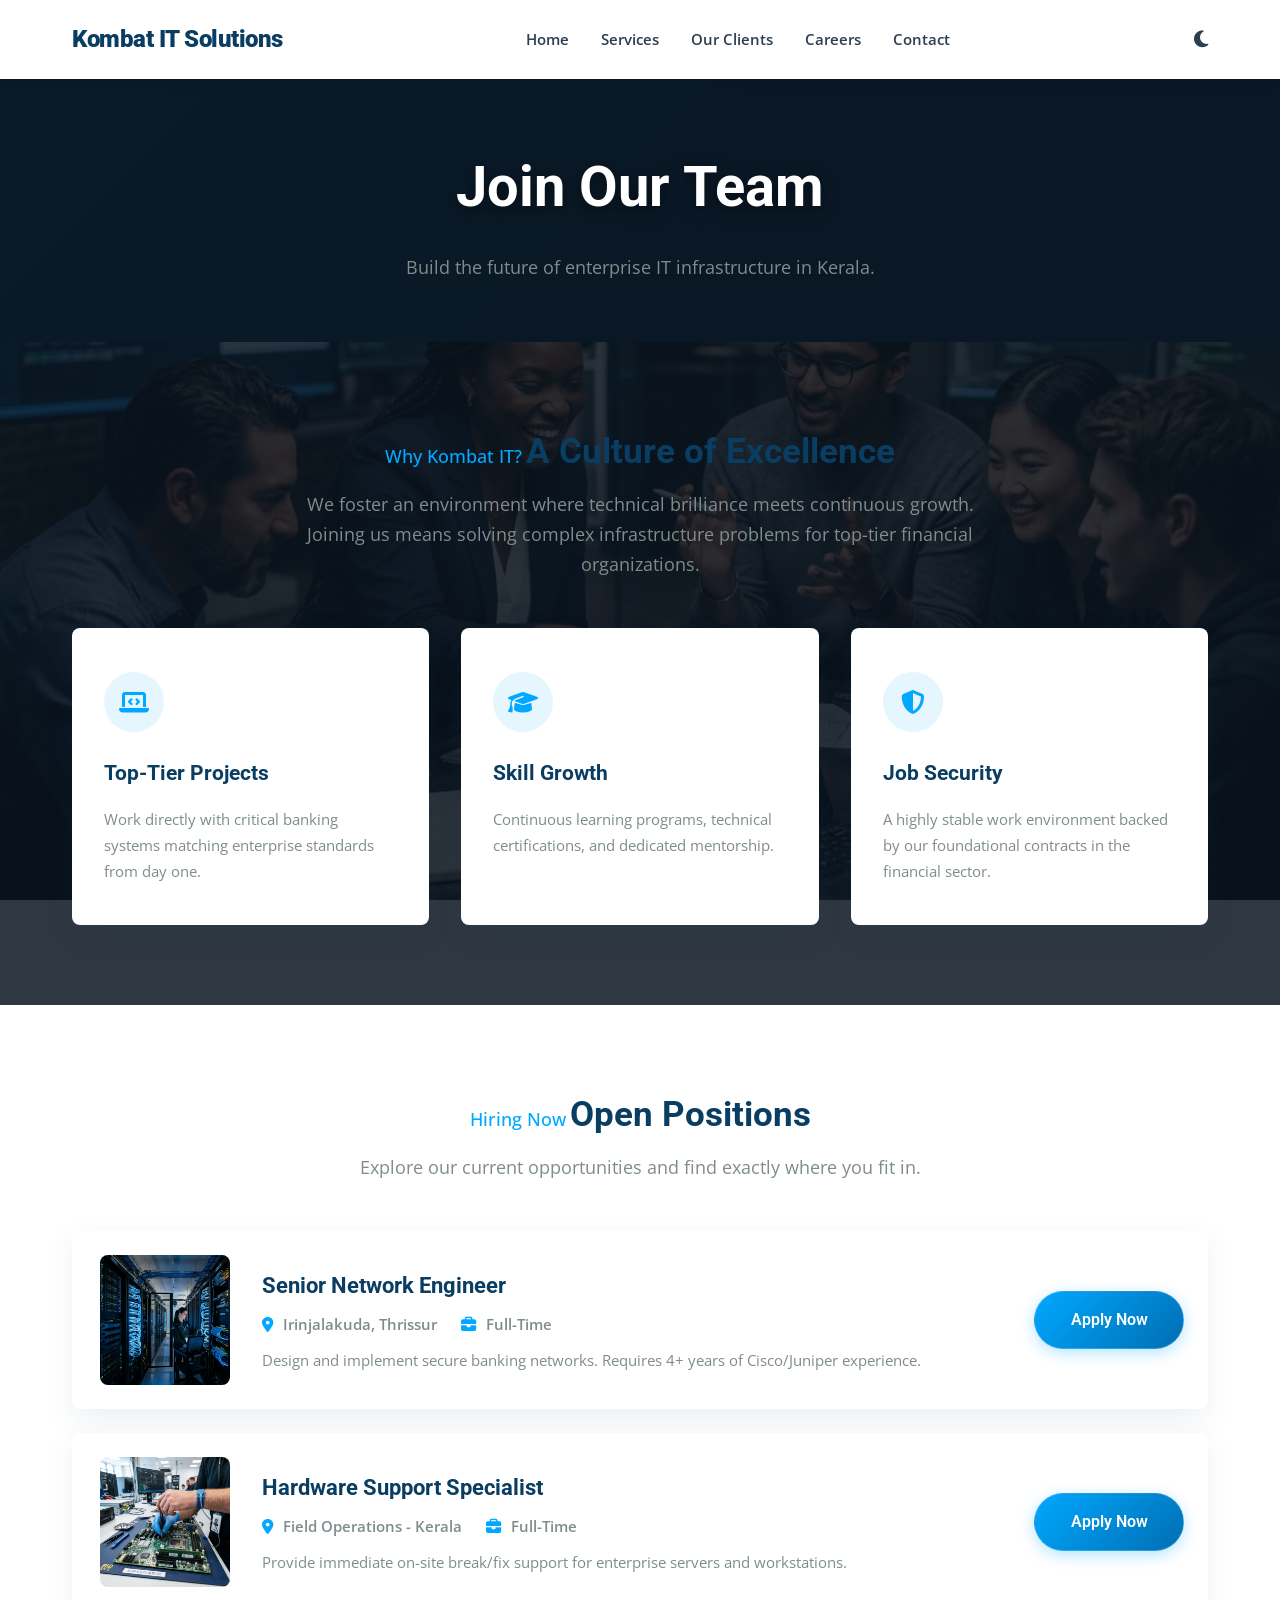
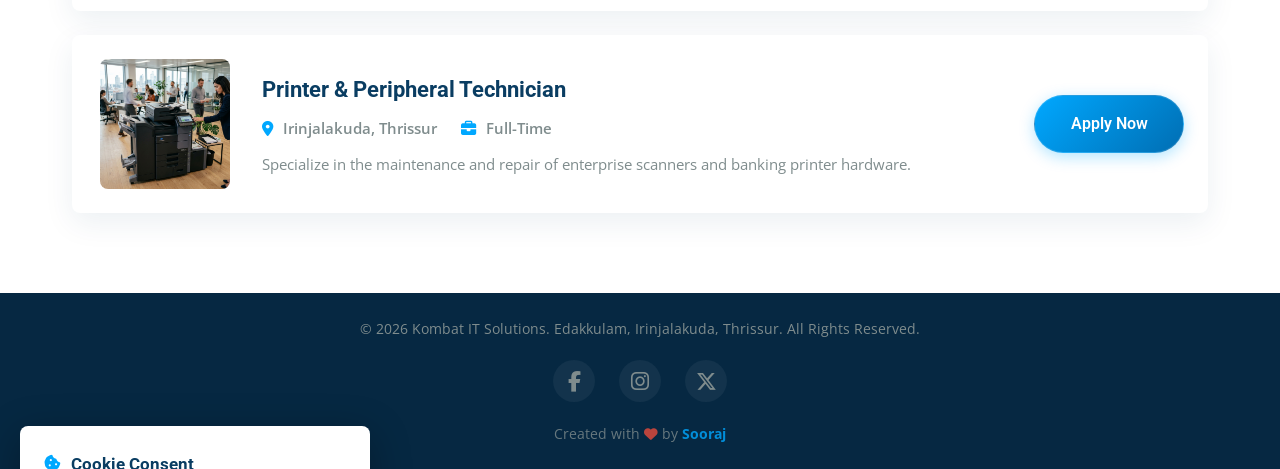
==== careers.html @ d4519dff "Add files via upload" ====
<!DOCTYPE html>
<html lang="en">
<head>
    <meta charset="UTF-8">
    <meta name="viewport" content="width=device-width, initial-scale=1.0">
    <title>Careers - Kombat IT Solutions</title>
    <script>
        // Inline script to strictly prevent white-flash in dark mode
        const saved = localStorage.getItem('kombatTheme');
        const prefersDarkStr = window.matchMedia('(prefers-color-scheme: dark)').matches;
        if (saved === 'dark' || (!saved && prefersDarkStr)) {
            document.documentElement.setAttribute('data-theme', 'dark');
        }
    </script>
    <link href="https://fonts.googleapis.com/css2?family=Open+Sans:wght@300;400;600&family=Roboto:wght@400;500;700;900&display=swap" rel="stylesheet">
    <link rel="stylesheet" href="css/style.css">
    <!-- Favicon -->
    <link rel="icon" type="image/png" href="assets/images/favicon.png">
    <link rel="stylesheet" href="https://cdnjs.cloudflare.com/ajax/libs/font-awesome/6.5.1/css/all.min.css">
</head>
<body class="bg-main text-body">

    <!-- Preloader is omitted for the Careers page for faster UX loading if desired, or can be kept. We will omit it for subpages to allow instant loading. -->

    <!-- Header Navigation -->
    <header class="header">
        <nav class="navbar container">
            <div class="logo">
                <a href="index.html" class="logo-text">Kombat IT Solutions</a>
            </div>
            <ul class="nav-links">
                <li><a href="index.html">Home</a></li>
                <li><a href="index.html#services">Services</a></li>
                <li><a href="index.html#clients">Our Clients</a></li>
                <li><a href="careers.html" class="active text-primary">Careers</a></li>
                <li><a href="index.html#contact">Contact</a></li>
            </ul>
            <div class="nav-actions">
                <div class="theme-toggle" id="theme-toggle" title="Toggle Light/Dark Theme">
                    <i class="fas fa-moon dark-icon"></i>
                    <i class="fas fa-sun light-icon" style="display:none;"></i>
                </div>
                <div class="hamburger">
                    <i class="fas fa-bars"></i>
                </div>
            </div>
        </nav>
    </header>

    <!-- Page Header Hero -->
    <div class="page-header bg-parallax parallax-careers">
        <div class="container fade-in-up">
            <h1>Join Our Team</h1>
            <p>Build the future of enterprise IT infrastructure in Kerala.</p>
        </div>
    </div>

    <!-- Culture Section -->
    <section class="section-padding bg-parallax parallax-culture">
        <div class="container scroll-reveal">
            <div class="text-center">
                <span class="subtitle">Why Kombat IT?</span>
                <h2 class="section-title">A Culture of Excellence</h2>
                <p class="section-desc">We foster an environment where technical brilliance meets continuous growth. Joining us means solving complex infrastructure problems for top-tier financial organizations.</p>
            </div>
            
            <div class="services-grid" style="margin-top: 2rem;">
                <div class="service-card shadow-box delay-1 scroll-reveal">
                    <div class="card-icon"><i class="fas fa-laptop-code"></i></div>
                    <h3>Top-Tier Projects</h3>
                    <p>Work directly with critical banking systems matching enterprise standards from day one.</p>
                </div>
                <div class="service-card shadow-box delay-2 scroll-reveal">
                    <div class="card-icon"><i class="fas fa-graduation-cap"></i></div>
                    <h3>Skill Growth</h3>
                    <p>Continuous learning programs, technical certifications, and dedicated mentorship.</p>
                </div>
                <div class="service-card shadow-box delay-1 scroll-reveal">
                    <div class="card-icon"><i class="fas fa-shield-alt"></i></div>
                    <h3>Job Security</h3>
                    <p>A highly stable work environment backed by our foundational contracts in the financial sector.</p>
                </div>
            </div>
        </div>
    </section>

    <!-- Open Positions Section -->
    <section class="section-padding bg-section">
        <div class="container scroll-reveal">
            <div class="text-center">
                <span class="subtitle">Hiring Now</span>
                <h2 class="section-title">Open Positions</h2>
                <p class="section-desc">Explore our current opportunities and find exactly where you fit in.</p>
            </div>

            <div class="jobs-grid">
                <!-- Job 1 -->
                <div class="job-card scroll-reveal">
                    <div class="job-image">
                        <img src="assets/images/network_engineer.png" alt="Senior Network Engineer Server Room">
                    </div>
                    <div class="job-info">
                        <h3>Senior Network Engineer</h3>
                        <div class="job-meta">
                            <span><i class="fas fa-map-marker-alt"></i> Irinjalakuda, Thrissur</span>
                            <span><i class="fas fa-briefcase"></i> Full-Time</span>
                        </div>
                        <p style="margin-top: 10px; color: var(--text-muted); font-size: 0.95rem;">Design and implement secure banking networks. Requires 4+ years of Cisco/Juniper experience.</p>
                    </div>
                    <div class="job-action">
                        <a href="https://wa.me/918592908234?text=Hello,%20I%20would%20like%20to%20apply%20for%20the%20Senior%20Network%20Engineer%20position." target="_blank" class="btn btn-primary">Apply Now</a>
                    </div>
                </div>

                <!-- Job 2 -->
                <div class="job-card scroll-reveal delay-1">
                    <div class="job-image">
                        <img src="assets/images/hardware_support.png" alt="Hardware Support Specialist repairing Server">
                    </div>
                    <div class="job-info">
                        <h3>Hardware Support Specialist</h3>
                        <div class="job-meta">
                            <span><i class="fas fa-map-marker-alt"></i> Field Operations - Kerala</span>
                            <span><i class="fas fa-briefcase"></i> Full-Time</span>
                        </div>
                        <p style="margin-top: 10px; color: var(--text-muted); font-size: 0.95rem;">Provide immediate on-site break/fix support for enterprise servers and workstations.</p>
                    </div>
                    <div class="job-action">
                        <a href="https://wa.me/918592908234?text=Hello,%20I%20would%20like%20to%20apply%20for%20the%20Hardware%20Support%20Specialist%20position." target="_blank" class="btn btn-primary">Apply Now</a>
                    </div>
                </div>
                
                <!-- Job 3 -->
                <div class="job-card scroll-reveal delay-2">
                    <div class="job-image">
                        <img src="assets/images/printer_tech.png" alt="Printer Technician fixing enterprise printer">
                    </div>
                    <div class="job-info">
                        <h3>Printer & Peripheral Technician</h3>
                        <div class="job-meta">
                            <span><i class="fas fa-map-marker-alt"></i> Irinjalakuda, Thrissur</span>
                            <span><i class="fas fa-briefcase"></i> Full-Time</span>
                        </div>
                        <p style="margin-top: 10px; color: var(--text-muted); font-size: 0.95rem;">Specialize in the maintenance and repair of enterprise scanners and banking printer hardware.</p>
                    </div>
                    <div class="job-action">
                        <a href="https://wa.me/918592908234?text=Hello,%20I%20would%20like%20to%20apply%20for%20the%20Printer%20and%20Peripheral%20Technician%20position." target="_blank" class="btn btn-primary">Apply Now</a>
                    </div>
                </div>
            </div>
        </div>
    </section>

    <!-- Footer -->
    <footer class="footer">
        <div class="container text-center scroll-reveal">
            <p>&copy; 2026 Kombat IT Solutions. Edakkulam, Irinjalakuda, Thrissur. All Rights Reserved.</p>
            <div class="social-links">
                <a href="#" target="_blank" title="Facebook"><i class="fab fa-facebook-f"></i></a>
                <a href="#" target="_blank" title="Instagram"><i class="fab fa-instagram"></i></a>
                <a href="#" target="_blank" title="X (Twitter)"><i class="fab fa-x-twitter"></i></a>
            </div>
            <p class="creator-credits">
                Created with <i class="fas fa-heart pulse-heart"></i> by <a href="https://instagram.com/zoorajvs" target="_blank" class="creator-link">Sooraj</a>
            </p>
        </div>
    </footer>

    <!-- Cookie Consent Popup -->
    <div id="cookie-popup" class="cookie-popup shadow-box">
        <div class="cookie-content">
            <h4><i class="fas fa-cookie-bite text-primary"></i> Cookie Consent</h4>
            <p>We use cookies to enhance your browsing experience and analyze our traffic. By clicking "Accept All", you consent to our use of cookies.</p>
            <div class="cookie-buttons">
                <button id="accept-cookies" class="btn btn-primary">Accept All</button>
                <button id="decline-cookies" class="btn btn-outline" style="color: var(--text-body); border-color: var(--border-color);">Decline</button>
            </div>
        </div>
    </div>

    <!-- Quick Tools Floating Menu -->
    <div class="fab-wrapper" id="fab-wrapper">
        <div class="fab-menu" id="fab-menu">
            <button class="fab-item btn-scroll-top" id="btn-top-scroll" title="Back to Top"><i class="fas fa-chevron-up"></i></button>
            <button class="fab-item btn-cart" id="btn-cart" title="View Cart"><i class="fas fa-shopping-cart"></i></button>
            <button class="fab-item btn-refresh" id="btn-refresh" title="Refresh Page"><i class="fas fa-sync-alt"></i></button>
        </div>
        <button class="fab-main shadow-box" id="fab-main" title="Quick Tools">
            <i class="fas fa-toolbox main-icon"></i>
            <i class="fas fa-times close-icon"></i>
        </button>
    </div>

    <script src="js/main.js"></script>
</body>
</html>
---- css/style.css ----
/* --- CORPORATE VARIABLES --- */
:root {
    --brand-blue: #0A3D62;
    --brand-accent: #00A8FF;
    
    /* Light Mode Backgrounds */
    --bg-main: #FFFFFF;
    --bg-card: #FFFFFF;
    --bg-section: #F4F6F9;
    --bg-dark-section: #0A3D62; /* e.g., Clients section */
    --bg-footer: #062842;
    
    /* Light Mode Text */
    --text-heading: #0A3D62;   
    --text-body: #2C3E50;      
    --text-muted: #7F8C8D;
    --text-on-dark: #FFFFFF;
    
    --border-color: #D1D8E0;
    
    --font-heading: 'Roboto', sans-serif;
    --font-body: 'Open Sans', sans-serif;
    
    --shadow-soft: 0 10px 30px rgba(10, 61, 98, 0.08);
    --shadow-hover: 0 15px 40px rgba(10, 61, 98, 0.15);
    
    --border-radius: 8px;
    --transition: all 0.3s ease;
}

/* Dark Theme Overrides */
[data-theme="dark"] {
    /* Dark Mode Backgrounds */
    --bg-main: #0B1120;
    --bg-card: #151E2D;
    --bg-section: #0D1624;
    --bg-dark-section: #0B1120; /* Keep it dark */
    --bg-footer: #070B14;
    
    /* Dark Mode Text */
    --text-heading: #F8FAFC;   
    --text-body: #CBD5E1;      
    --text-muted: #94A3B8;
    --text-on-dark: #F8FAFC;
    
    --border-color: #1E293B;
    
    --shadow-soft: 0 10px 30px rgba(0, 0, 0, 0.4);
    --shadow-hover: 0 15px 40px rgba(0, 0, 0, 0.7);
}

/* --- RESET & GLOBAL --- */
* {
    margin: 0;
    padding: 0;
    box-sizing: border-box;
}

html {
    scroll-behavior: smooth;
}

body {
    background-color: var(--bg-main);
    color: var(--text-body);
    font-family: var(--font-body);
    line-height: 1.7;
    overflow-x: hidden;
    transition: background-color 0.3s ease, color 0.3s ease;
}

h1, h2, h3, h4 {
    font-family: var(--font-heading);
    font-weight: 700;
    color: var(--text-heading);
    transition: color 0.3s ease;
}

a {
    text-decoration: none;
    color: inherit;
    transition: var(--transition);
}

ul {
    list-style: none;
}

img {
    max-width: 100%;
    height: auto;
}

.container {
    max-width: 1200px;
    margin: 0 auto;
    padding: 0 2rem;
}

.section-padding {
    padding: 5rem 0;
}

.text-center { text-align: center; }
.text-white { color: var(--text-on-dark) !important; }
.text-primary { color: var(--brand-accent); }
.text-light { color: var(--text-muted); }

.bg-light { background-color: var(--bg-section); }
.bg-dark { background-color: var(--bg-dark-section); }
.bg-white { background-color: var(--bg-main); }
.bg-primary { background-color: var(--brand-blue); }

.shadow-box {
    box-shadow: var(--shadow-soft);
    border-radius: var(--border-radius);
    background: var(--bg-card);
}

.section-title {
    font-size: 2.2rem;
    margin-bottom: 0.5rem;
    position: relative;
    display: inline-block;
}

.section-desc {
    color: var(--text-muted);
    font-size: 1.1rem;
    margin-bottom: 3rem;
    max-width: 700px;
}
.text-center .section-desc {
    margin-left: auto;
    margin-right: auto;
}

/* --- PARALLAX BACKGROUND SECTIONS --- */
.bg-parallax {
    background-size: cover;
    background-position: center;
    background-attachment: fixed;
    position: relative;
    z-index: 1;
}
.bg-parallax::before {
    content: '';
    position: absolute;
    top: 0; left: 0;
    width: 100%; height: 100%;
    background: rgba(11, 20, 31, 0.85); /* Deep dark tint */
    z-index: -1;
    transition: background 0.3s ease;
}
[data-theme="light"] .bg-parallax::before {
    background: rgba(245, 248, 250, 0.90); /* Bright light tint */
}
.parallax-services { background-image: url('../assets/images/services_bg.png'); }
.parallax-contact { background-image: url('../assets/images/contact_bg.png'); }
.parallax-careers { background-image: url('../assets/images/careers_bg.png'); }
.parallax-about { background-image: url('../assets/images/about_bg.png'); }
.parallax-clients { background-image: url('../assets/images/clients_bg.png'); }
.parallax-culture { background-image: url('../assets/images/culture_bg.png'); }
.parallax-template { background-image: url('../assets/images/template_bg.png'); }

/* --- PAGE HEADER --- */
.page-header {
    padding: 140px 0 60px 0;
    text-align: center;
    color: #fff;
}
.page-header h1 {
    font-size: 3.5rem;
    color: #fff;
    margin-bottom: 1rem;
    text-shadow: 0 4px 15px rgba(0,0,0,0.5); /* extra pop over image */
}
.page-header p {
    font-size: 1.15rem;
    color: rgba(255, 255, 255, 0.9);
}
[data-theme="light"] .page-header h1 { color: var(--text-heading); text-shadow: none; }
[data-theme="light"] .page-header p { color: var(--text-body); }

/* --- PRELOADER --- */
#preloader {
    position: fixed;
    top: 0;
    left: 0;
    width: 100%;
    height: 100%;
    background: linear-gradient(135deg, var(--bg-dark-section), var(--bg-footer));
    z-index: 9999;
    display: flex;
    justify-content: center;
    align-items: center;
    transition: transform 0.8s cubic-bezier(0.77, 0, 0.175, 1);
}

#preloader.fade-out {
    transform: translateY(-100%);
}

.loader-rings {
    position: relative;
    width: 100px;
    height: 100px;
    margin: 0 auto 1.5rem auto;
}
.loader-rings .ring {
    position: absolute;
    width: 100%;
    height: 100%;
    border-radius: 50%;
    border: 3px solid transparent;
    border-top-color: var(--brand-accent);
    animation: spinRing 2s cubic-bezier(0.68, -0.55, 0.265, 1.55) infinite;
}
.loader-rings .ring:nth-child(2) {
    width: 76%;
    height: 76%;
    top: 12%;
    left: 12%;
    border-top-color: #00d4ff;
    animation-duration: 1.5s;
    animation-direction: reverse;
}
.loader-rings .ring:nth-child(3) {
    width: 52%;
    height: 52%;
    top: 24%;
    left: 24%;
    border-top-color: #ffffff;
    animation-duration: 1s;
}

.loader-text {
    font-size: 2.2rem;
    font-family: var(--font-heading);
    font-weight: 900;
    color: #ffffff;
    text-transform: uppercase;
    animation: trackingIn 1.5s cubic-bezier(0.215, 0.610, 0.355, 1.000) both;
    text-shadow: 0 5px 15px rgba(0,0,0,0.2);
    letter-spacing: 0.3em;
}

@keyframes spinRing {
    0% { transform: rotate(0deg); }
    100% { transform: rotate(360deg); }
}

@keyframes trackingIn {
    0% { letter-spacing: -0.5em; opacity: 0; transform: scale(0.8); }
    60% { opacity: 0.6; }
    100% { letter-spacing: 0.3em; opacity: 1; transform: scale(1); }
}

/* --- BUTTONS --- */
.btn {
    display: inline-flex;
    align-items: center;
    justify-content: center;
    padding: 0.9rem 2.2rem;
    border-radius: 50px; /* Modern rich pill shape */
    font-weight: 600;
    font-family: var(--font-heading);
    transition: all 0.4s cubic-bezier(0.165, 0.84, 0.44, 1);
    cursor: pointer;
    border: none;
    text-align: center;
    position: relative;
    overflow: hidden;
    z-index: 1;
}

/* Glassmorphism Shine Effect */
.btn::after {
    content: '';
    position: absolute;
    top: 0; 
    left: -100%;
    width: 50%; 
    height: 100%;
    background: linear-gradient(to right, rgba(255,255,255,0) 0%, rgba(255,255,255,0.3) 50%, rgba(255,255,255,0) 100%);
    transform: skewX(-25deg);
    transition: all 0.7s ease;
    z-index: -1;
}

.btn:hover::after {
    animation: shine 1.2s forwards;
}

@keyframes shine {
    100% { left: 200%; }
}

.btn-primary {
    background: linear-gradient(135deg, var(--brand-accent), #006eb3);
    color: #fff;
    box-shadow: 0 4px 15px rgba(0, 168, 255, 0.3);
    border: 1px solid rgba(255, 255, 255, 0.15);
}

.btn-primary:hover {
    transform: translateY(-4px);
    box-shadow: 0 10px 25px rgba(0, 168, 255, 0.5);
    background: linear-gradient(135deg, #00BFFF, #0056b3);
}

.btn-outline {
    background: rgba(255, 255, 255, 0.05); /* subtle glass */
    backdrop-filter: blur(5px);
    color: #fff;
    border: 2px solid rgba(255, 255, 255, 0.6);
}

.btn-outline:hover {
    background: #fff;
    color: var(--brand-blue);
    transform: translateY(-4px);
    box-shadow: 0 10px 25px rgba(255, 255, 255, 0.25);
    border-color: #fff;
}

.btn-block { width: 100%; }

/* --- HEADER / NAVBAR --- */
.header {
    position: fixed;
    top: 0;
    width: 100%;
    z-index: 1000;
    transition: var(--transition);
    background: var(--bg-main);
    box-shadow: 0 2px 15px rgba(0,0,0,0.05);
}

.header.scrolled {
    padding: 0;
    box-shadow: 0 4px 20px rgba(0,0,0,0.1);
}

.navbar {
    display: flex;
    justify-content: space-between;
    align-items: center;
    padding: 1.2rem 2rem;
    transition: var(--transition);
}

.header.scrolled .navbar {
    padding: 0.8rem 2rem;
}

.logo {
    display: flex;
    align-items: center;
    gap: 10px;
    font-size: 1.5rem;
}

.logo-text {
    font-family: var(--font-heading);
    font-weight: 900;
    color: var(--text-heading);
    letter-spacing: -0.5px;
}

.nav-links {
    display: flex;
    gap: 2rem;
}

.nav-links li a {
    font-weight: 600;
    font-size: 0.95rem;
    color: var(--text-body);
}

.nav-links li a:hover,
.nav-links li a.active {
    color: var(--brand-accent);
}

.nav-actions {
    display: flex;
    align-items: center;
    gap: 1.5rem;
}

.theme-toggle {
    cursor: pointer;
    font-size: 1.2rem;
    color: var(--text-body);
    transition: var(--transition);
}

.theme-toggle:hover {
    color: var(--brand-accent);
}

.hamburger {
    display: none;
    font-size: 1.5rem;
    cursor: pointer;
    color: var(--text-heading);
}

/* --- HERO SECTION --- */
.hero {
    height: 100vh;
    min-height: 600px;
    display: flex;
    align-items: center;
    position: relative;
    padding-top: 80px;
}

.hero-bg {
    position: absolute;
    top: 0;
    left: 0;
    width: 100%;
    height: 100%;
    z-index: -1;
}

.hero-bg img {
    width: 100%;
    height: 100%;
    object-fit: cover;
}

.hero-bg .overlay {
    position: absolute;
    top: 0;
    left: 0;
    width: 100%;
    height: 100%;
    background: linear-gradient(90deg, rgba(10,61,98,0.95) 0%, rgba(10,61,98,0.7) 100%);
}
[data-theme="dark"] .hero-bg .overlay {
    background: linear-gradient(90deg, rgba(11,17,32,0.95) 0%, rgba(11,17,32,0.8) 100%);
}

.hero-content {
    z-index: 1;
}

.hero-text-box {
    max-width: 650px;
    color: #fff;
}

.hero-text-box h1 {
    font-size: 3.5rem;
    color: #fff;
    line-height: 1.2;
    margin-bottom: 1.5rem;
}

.hero-text-box p {
    font-size: 1.15rem;
    margin-bottom: 2.5rem;
    color: #E1E8F0;
}

.cta-buttons {
    display: flex;
    gap: 1rem;
}

/* Trust Banner */
.trust-banner {
    background: var(--brand-blue);
    padding: 1.5rem 0;
    color: #fff;
}
[data-theme="dark"] .trust-banner {
    background: var(--bg-card);
}

.trust-grid {
    display: flex;
    justify-content: space-around;
    flex-wrap: wrap;
    gap: 1rem;
}

.trust-item {
    display: flex;
    align-items: center;
    gap: 10px;
    font-weight: 600;
    font-size: 1.05rem;
    color: #fff;
}

.trust-item i {
    color: var(--brand-accent);
    font-size: 1.4rem;
}

/* --- ABOUT SECTION --- */
.about-grid {
    display: grid;
    grid-template-columns: 1fr 1fr;
    gap: 4rem;
    align-items: center;
}

.subtitle {
    color: var(--brand-accent);
    font-size: 1.1rem;
    margin-bottom: 1.5rem;
    font-weight: 500;
}

.about-text p {
    margin-bottom: 1rem;
    color: var(--text-muted);
}

.check-list {
    margin-top: 1.5rem;
}

.check-list li {
    display: flex;
    align-items: center;
    gap: 10px;
    margin-bottom: 0.8rem;
    font-weight: 600;
    color: var(--text-body);
}

.check-list i {
    color: var(--brand-accent);
    font-size: 1.2rem;
}

.image-wrapper {
    border-radius: var(--border-radius);
    overflow: hidden;
    line-height: 0;
}

/* --- SERVICES SECTION --- */
.services-grid {
    display: grid;
    grid-template-columns: repeat(auto-fit, minmax(320px, 1fr));
    gap: 2rem;
    margin-top: 3rem;
}

.service-card {
    padding: 2.5rem 2rem;
    transition: var(--transition);
    border-top: 4px solid transparent;
}

.service-card:hover {
    transform: translateY(-5px);
    box-shadow: var(--shadow-hover);
    border-top: 4px solid var(--brand-accent);
}

.card-icon {
    width: 60px;
    height: 60px;
    background: rgba(0, 168, 255, 0.1);
    color: var(--brand-accent);
    border-radius: 50%;
    display: flex;
    align-items: center;
    justify-content: center;
    font-size: 1.5rem;
    margin-bottom: 1.5rem;
}

.service-card h3 {
    font-size: 1.3rem;
    margin-bottom: 1rem;
}

.service-card p {
    color: var(--text-muted);
    font-size: 0.95rem;
}

/* --- CLIENTS SECTION --- */
.client-logos {
    display: flex;
    justify-content: center;
    gap: 4rem;
    flex-wrap: wrap;
    margin-top: 3rem;
}

.client-logo {
    text-align: center;
    font-weight: 600;
    font-size: 1.1rem;
    color: var(--text-on-dark);
    opacity: 0.8;
}

/* --- CLIENT LOGOS SCROLLING --- */
.marquee-wrapper {
    overflow: hidden;
    width: 100%;
    position: relative;
    padding: 3rem 0;
}

.client-logos.scroll {
    display: flex;
    gap: 6rem;
    align-items: center;
    width: max-content;
    animation: scrollLogos 40s linear infinite;
}

.client-logo-img {
    height: 70px;
    width: auto;
    flex-shrink: 0;
    filter: grayscale(100%) opacity(0.6);
    transition: all 0.4s ease;
}

.client-logo-img:hover {
    filter: grayscale(0%) opacity(1);
    transform: scale(1.15);
}

@keyframes scrollLogos {
    0% { transform: translateX(0); }
    100% { transform: translateX(-50%); }
}

.client-logo i {
    font-size: 3rem;
    margin-bottom: 1rem;
    display: block;
    color: var(--brand-accent);
}

/* --- QUICK TOOLS FAB MENU --- */
.fab-wrapper {
    position: fixed;
    bottom: 30px;
    right: 30px;
    z-index: 1000;
    display: flex;
    flex-direction: column-reverse; /* tools expand UPWARDS */
    align-items: center;
    gap: 15px;
    opacity: 0;
    visibility: hidden;
    transform: translateY(20px);
    transition: all 0.4s cubic-bezier(0.165, 0.84, 0.44, 1);
}

.fab-wrapper.visible {
    opacity: 1;
    visibility: visible;
    transform: translateY(0);
}

.fab-main {
    width: 60px;
    height: 60px;
    border-radius: 50%;
    background: linear-gradient(135deg, var(--brand-accent), #006eb3);
    color: #fff;
    border: none;
    cursor: pointer;
    display: flex;
    align-items: center;
    justify-content: center;
    font-size: 1.5rem;
    transition: all 0.4s cubic-bezier(0.175, 0.885, 0.32, 1.275);
    box-shadow: 0 8px 25px rgba(0, 168, 255, 0.4);
    position: relative;
}

.fab-main .close-icon { display: none; }

/* Open State for Main Button */
.fab-wrapper.open .fab-main {
    background: #ff4757; /* soft red */
    transform: rotate(90deg);
}
.fab-wrapper.open .fab-main .main-icon { display: none; }
.fab-wrapper.open .fab-main .close-icon { display: block; }

/* Menu Items Container */
.fab-menu {
    display: flex;
    flex-direction: column;
    gap: 12px;
    opacity: 0;
    visibility: hidden;
    transform: translateY(15px) scale(0.7);
    transition: all 0.3s cubic-bezier(0.165, 0.84, 0.44, 1);
    pointer-events: none;
}

.fab-wrapper.open .fab-menu {
    opacity: 1;
    visibility: visible;
    transform: translateY(0) scale(1);
    pointer-events: all;
}

/* Individual Tool Buttons */
.fab-item {
    width: 48px;
    height: 48px;
    border-radius: 50%;
    background: var(--bg-card);
    color: var(--text-heading);
    border: 1px solid var(--border-color);
    cursor: pointer;
    display: flex;
    align-items: center;
    justify-content: center;
    font-size: 1.1rem;
    transition: all 0.3s ease;
    box-shadow: 0 4px 15px rgba(0,0,0,0.1);
}

.fab-item:hover {
    background: var(--brand-accent);
    color: #fff;
    transform: scale(1.15);
    border-color: var(--brand-accent);
}

[data-theme="light"] .fab-item {
    background: #fff;
    box-shadow: 0 4px 15px rgba(0,0,0,0.05);
}

[data-theme="light"] .fab-main {
    background: var(--brand-blue);
}

/* --- TESTIMONIALS --- */
.testimonials-grid {
    display: grid;
    grid-template-columns: repeat(auto-fit, minmax(300px, 1fr));
    gap: 2.5rem;
    margin-top: 4rem;
}

.testimonial-card {
    background: rgba(255, 255, 255, 0.05); /* very light subtle glass */
    backdrop-filter: blur(10px);
    -webkit-backdrop-filter: blur(10px);
    border: 1px solid rgba(255, 255, 255, 0.1);
    padding: 2.5rem;
    border-radius: var(--border-radius);
    text-align: left;
    transition: var(--transition);
    position: relative;
    color: #fff;
}

.testimonial-card:hover {
    transform: translateY(-8px);
    background: rgba(255, 255, 255, 0.08);
    border-color: var(--brand-accent);
}

.quote-icon {
    font-size: 2rem;
    color: var(--brand-accent);
    margin-bottom: 1.5rem;
    display: block;
    opacity: 0.6;
}

.testimonial-text {
    font-size: 1.05rem;
    line-height: 1.7;
    margin-bottom: 2rem;
    color: rgba(255,255,255,0.9);
    font-style: italic;
}

.testimonial-author {
    border-top: 1px solid rgba(255,255,255,0.1);
    padding-top: 1.5rem;
}

.author-name {
    display: block;
    font-weight: 700;
    font-family: var(--font-heading);
    color: #fff;
    font-size: 1.1rem;
}

.author-position {
    display: block;
    font-size: 0.85rem;
    color: var(--brand-accent);
    margin-top: 4px;
    font-weight: 600;
}

[data-theme="light"] .testimonial-card {
    background: #fff;
    color: var(--text-body);
    border: 1px solid var(--border-color);
}
[data-theme="light"] .author-name { color: var(--text-heading); }
[data-theme="light"] .testimonial-text { color: var(--text-body); }
[data-theme="light"] .testimonial-card:hover {
    box-shadow: var(--shadow-hover);
}

/* --- CONTACT SECTION --- */
.contact-grid {
    display: grid;
    grid-template-columns: 1fr 1.5fr;
    overflow: hidden;
}

.contact-info {
    padding: 3rem;
}

.contact-info h2 { color: #fff; margin-bottom: 1rem; }
.contact-info p { margin-bottom: 2rem; color: rgba(255,255,255,0.8); }

.info-list li {
    display: flex;
    align-items: flex-start;
    gap: 15px;
    margin-bottom: 1.5rem;
    color: #fff;
}

.info-list i {
    color: var(--brand-accent);
    font-size: 1.2rem;
    margin-top: 5px;
}

.contact-actions {
    padding: 3rem;
    display: flex;
    flex-direction: column;
    justify-content: center;
}

.actions-wrapper h3 {
    margin-bottom: 0.5rem;
    font-size: 1.8rem;
}

.actions-desc {
    margin-bottom: 2rem;
    color: var(--text-muted);
}

.btn-action {
    display: flex;
    align-items: center;
    justify-content: center;
    gap: 12px;
    width: 100%;
    margin-bottom: 1rem;
    padding: 1.2rem;
    font-size: 1.1rem;
    color: #fff !important; /* Force legible text in dark mode bg */
}

.btn-action i {
    font-size: 1.5rem;
}

.btn-whatsapp {
    background: linear-gradient(135deg, #25D366, #128C7E);
    box-shadow: 0 4px 15px rgba(37, 211, 102, 0.3);
    border: 1px solid rgba(255, 255, 255, 0.15);
}
.btn-whatsapp:hover {
    background: linear-gradient(135deg, #2ce871, #0f7a6e);
    transform: translateY(-4px);
    box-shadow: 0 10px 25px rgba(37, 211, 102, 0.5);
}

.btn-email {
    background: linear-gradient(135deg, var(--brand-blue), var(--brand-accent));
    box-shadow: 0 4px 15px rgba(0, 168, 255, 0.3);
    border: 1px solid rgba(255, 255, 255, 0.15);
}
.btn-email:hover {
    background: linear-gradient(135deg, #0f305c, var(--brand-blue));
    transform: translateY(-4px);
    box-shadow: 0 10px 25px rgba(0, 168, 255, 0.5);
}

.btn-phone {
    background: linear-gradient(135deg, #34495e, #1a252f);
    box-shadow: 0 4px 15px rgba(52, 73, 94, 0.3);
    border: 1px solid rgba(255, 255, 255, 0.1);
}
.btn-phone:hover {
    background: linear-gradient(135deg, #46607a, #11181f);
    transform: translateY(-4px);
    box-shadow: 0 10px 25px rgba(52, 73, 94, 0.5);
}

/* --- COOKIE POPUP --- */
.cookie-popup {
    position: fixed;
    bottom: -150%; 
    left: 20px;
    max-width: 350px;
    background: var(--bg-card);
    z-index: 9999;
    padding: 1.5rem;
    border-radius: var(--border-radius);
    transition: bottom 0.6s cubic-bezier(0.165, 0.84, 0.44, 1);
    box-shadow: 0 10px 40px rgba(0,0,0,0.3);
}

.cookie-popup.show {
    bottom: 20px;
}

.cookie-content h4 {
    margin-bottom: 0.5rem;
    color: var(--text-heading);
    font-size: 1.05rem;
    display: flex;
    align-items: center;
    gap: 10px;
}

.cookie-content p {
    font-size: 0.85rem;
    color: var(--text-muted);
    margin-bottom: 1.2rem;
    line-height: 1.5;
}

.cookie-buttons {
    display: flex;
    gap: 10px;
}

.cookie-buttons .btn {
    padding: 0.6rem 1rem;
    font-size: 0.85rem;
    flex: 1;
}

@media (max-width: 768px) {
    .cookie-popup {
        left: 20px;
        right: 20px;
        max-width: 100%;
        width: auto;
    }
}

/* --- CAREERS --- */
.page-header {
    padding: 140px 0 60px 0;
    text-align: center;
    background: linear-gradient(135deg, var(--bg-dark-section), var(--bg-footer));
    color: #fff;
}
.page-header h1 {
    font-size: 3.5rem;
    color: #fff;
    margin-bottom: 1rem;
}
.page-header p {
    font-size: 1.15rem;
    color: var(--text-muted);
}
[data-theme="dark"] .page-header p { color: #CBD5E1; }

.jobs-grid {
    display: flex;
    flex-direction: column;
    gap: 1.5rem;
    margin-top: 3rem;
}
.job-card {
    background: var(--bg-card);
    padding: 1.5rem;
    border-radius: var(--border-radius);
    box-shadow: var(--shadow-soft);
    display: flex;
    justify-content: space-between;
    align-items: center;
    gap: 2rem;
    transition: var(--transition);
    border-left: 4px solid transparent;
}
.job-card:hover {
    transform: translateY(-4px);
    box-shadow: var(--shadow-hover);
    border-left: 4px solid var(--brand-accent);
}
.job-image {
    width: 130px;
    height: 130px;
    flex-shrink: 0;
    border-radius: var(--border-radius);
    overflow: hidden;
    line-height: 0;
}
.job-image img {
    width: 100%;
    height: 100%;
    object-fit: cover;
    transition: transform 1.5s cubic-bezier(0.25, 0.46, 0.45, 0.94);
}
.job-card:hover .job-image img {
    transform: scale(1.1);
}
.job-info {
    flex: 1;
}
.job-info h3 {
    margin-bottom: 0.5rem;
    color: var(--text-heading);
    font-size: 1.4rem;
}
.job-meta {
    display: flex;
    gap: 1.5rem;
    color: var(--text-muted);
    font-size: 0.95rem;
    font-weight: 600;
}
.job-meta i {
    color: var(--brand-accent);
    margin-right: 6px;
}
.job-action a {
    min-width: 150px;
}

@media (max-width: 768px) {
    .job-card {
        flex-direction: column;
        align-items: flex-start;
        gap: 1.5rem;
    }
    .job-image {
        width: 100%;
        height: 200px;
    }
}

/* --- ANIMATED TEXT UTILITIES --- */
.animated-gradient {
    background: linear-gradient(
        to right,
        var(--brand-accent) 0%, 
        #00d4ff 25%, 
        #ffffff 50%, 
        #00d4ff 75%, 
        var(--brand-accent) 100%
    );
    background-size: 200% auto;
    color: transparent;
    -webkit-background-clip: text;
    background-clip: text;
    animation: shineText 3.5s linear infinite;
    display: inline-block;
    padding-right: 5px;
}

@keyframes shineText {
    to {
        background-position: 200% center;
    }
}

/* --- FOOTER --- */
.footer {
    background: var(--bg-footer);
    color: var(--text-muted);
    padding: 1.5rem 0;
    font-size: 0.9rem;
}

.social-links {
    margin: 1.2rem 0;
    display: flex;
    justify-content: center;
    gap: 1.5rem;
}

.social-links a {
    display: flex;
    align-items: center;
    justify-content: center;
    width: 42px;
    height: 42px;
    background-color: rgba(255, 255, 255, 0.05);
    color: var(--text-muted);
    border-radius: 50%;
    font-size: 1.3rem;
    transition: var(--transition);
}

.social-links a:hover {
    background-color: var(--brand-accent);
    color: #fff;
    transform: translateY(-4px);
    box-shadow: 0 5px 15px rgba(0, 168, 255, 0.4);
}

.creator-credits {
    margin-top: 10px;
    font-size: 0.85rem;
    opacity: 0.8;
}

.pulse-heart {
    color: #e74c3c;
    animation: heartBeat 1.5s infinite;
    display: inline-block;
}

.creator-link {
    color: var(--brand-accent);
    font-weight: 700;
    position: relative;
    transition: color 0.3s ease;
    animation: fadeTextName 3s ease-in-out infinite;
}

@keyframes fadeTextName {
    0%, 100% {
        opacity: 0.5;
        text-shadow: 0 0 5px rgba(0, 168, 255, 0.2);
    }
    50% {
        opacity: 1;
        text-shadow: 0 0 15px rgba(0, 168, 255, 0.8);
    }
}

.creator-link::after {
    content: '';
    position: absolute;
    width: 100%;
    transform: scaleX(0);
    height: 2px;
    bottom: -2px;
    left: 0;
    background-color: var(--brand-accent);
    transform-origin: bottom right;
    transition: transform 0.3s ease-out;
}

.creator-link:hover {
    color: var(--text-on-dark);
}

.creator-link:hover::after {
    transform: scaleX(1);
    transform-origin: bottom left;
}

@keyframes heartBeat {
    0% { transform: scale(1); }
    15% { transform: scale(1.3); }
    30% { transform: scale(1); }
    45% { transform: scale(1.3); }
    60% { transform: scale(1); }
}

/* --- RICH HOVER & FLOAT EFFECTS --- */
.image-wrapper img {
    transition: transform 1.5s cubic-bezier(0.25, 0.46, 0.45, 0.94);
}
.image-wrapper:hover img {
    transform: scale(1.08); /* Slow rich zoom */
}
.about-image {
    animation: floatImage 8s ease-in-out infinite;
}
@keyframes floatImage {
    0% { transform: translateY(0); }
    50% { transform: translateY(-15px); }
    100% { transform: translateY(0); }
}

.card-icon {
    position: relative;
    animation: pulseIcon 4s infinite;
}
@keyframes pulseIcon {
    0% { transform: scale(1); box-shadow: 0 0 0 0 rgba(0, 168, 255, 0.4); }
    70% { transform: scale(1.05); box-shadow: 0 0 0 15px rgba(0, 168, 255, 0); }
    100% { transform: scale(1); box-shadow: 0 0 0 0 rgba(0, 168, 255, 0); }
}

/* Highlight text animation */
.text-primary.animated-gradient {
    background: linear-gradient(135deg, var(--brand-accent), #00ffcc, var(--brand-accent));
    background-size: 200% auto;
    color: transparent;
    -webkit-background-clip: text;
    background-clip: text;
    animation: shineText 4s linear infinite;
}
@keyframes shineText {
    to { background-position: 200% center; }
}

/* --- UTILITIES --- */
.text-center { text-align: center; }
.text-white { color: #fff !important; }
.text-light { color: rgba(255,255,255,0.8) !important; }
.mt-5 { margin-top: 4rem !important; }
.mb-1 { margin-bottom: 0.5rem !important; }
.mb-2 { margin-bottom: 1rem !important; }
.mb-5 { margin-bottom: 3rem !important; }

/* --- GLOBAL TRANSITIONS --- */
.scroll-reveal {
    opacity: 0;
    transform: translateY(40px) scale(0.95);
    transition: opacity 0.8s cubic-bezier(0.165, 0.84, 0.44, 1), transform 0.8s cubic-bezier(0.165, 0.84, 0.44, 1);
}

.scroll-reveal.show {
    opacity: 1;
    transform: translateY(0) scale(1);
}

.delay-1 { transition-delay: 0.2s; }
.delay-2 { transition-delay: 0.4s; }

/* Staggered Hero Elements */
.fade-in-up h1 { opacity: 0; animation: fadeInUp 1s cubic-bezier(0.165, 0.84, 0.44, 1) 0.2s forwards; }
.fade-in-up p  { opacity: 0; animation: fadeInUp 1s cubic-bezier(0.165, 0.84, 0.44, 1) 0.4s forwards; }
.fade-in-up .cta-buttons { opacity: 0; animation: fadeInUp 1s cubic-bezier(0.165, 0.84, 0.44, 1) 0.6s forwards; }

@keyframes fadeInUp {
    from { opacity: 0; transform: translateY(40px); }
    to { opacity: 1; transform: translateY(0); }
}

/* --- RESPONSIVE --- */
@media (max-width: 991px) {
    .hero-text-box h1 { font-size: 2.8rem; }
    .about-grid, .contact-grid { grid-template-columns: 1fr; gap: 2rem; }
    .section-padding { padding: 4rem 0; }
}

@media (max-width: 768px) {
    .nav-links {
        position: absolute;
        top: 100%;
        left: -100%;
        width: 100%;
        background: var(--bg-main);
        flex-direction: column;
        text-align: center;
        padding: 1rem 0;
        box-shadow: 0 10px 15px rgba(0,0,0,0.1);
        transition: var(--transition);
    }
    .nav-links.active { left: 0; }
    .hamburger { display: block; }
    .hero-text-box h1 { font-size: 2.2rem; }
    .cta-buttons { flex-direction: column; }
    .trust-item { width: 100%; justify-content: center; }
}
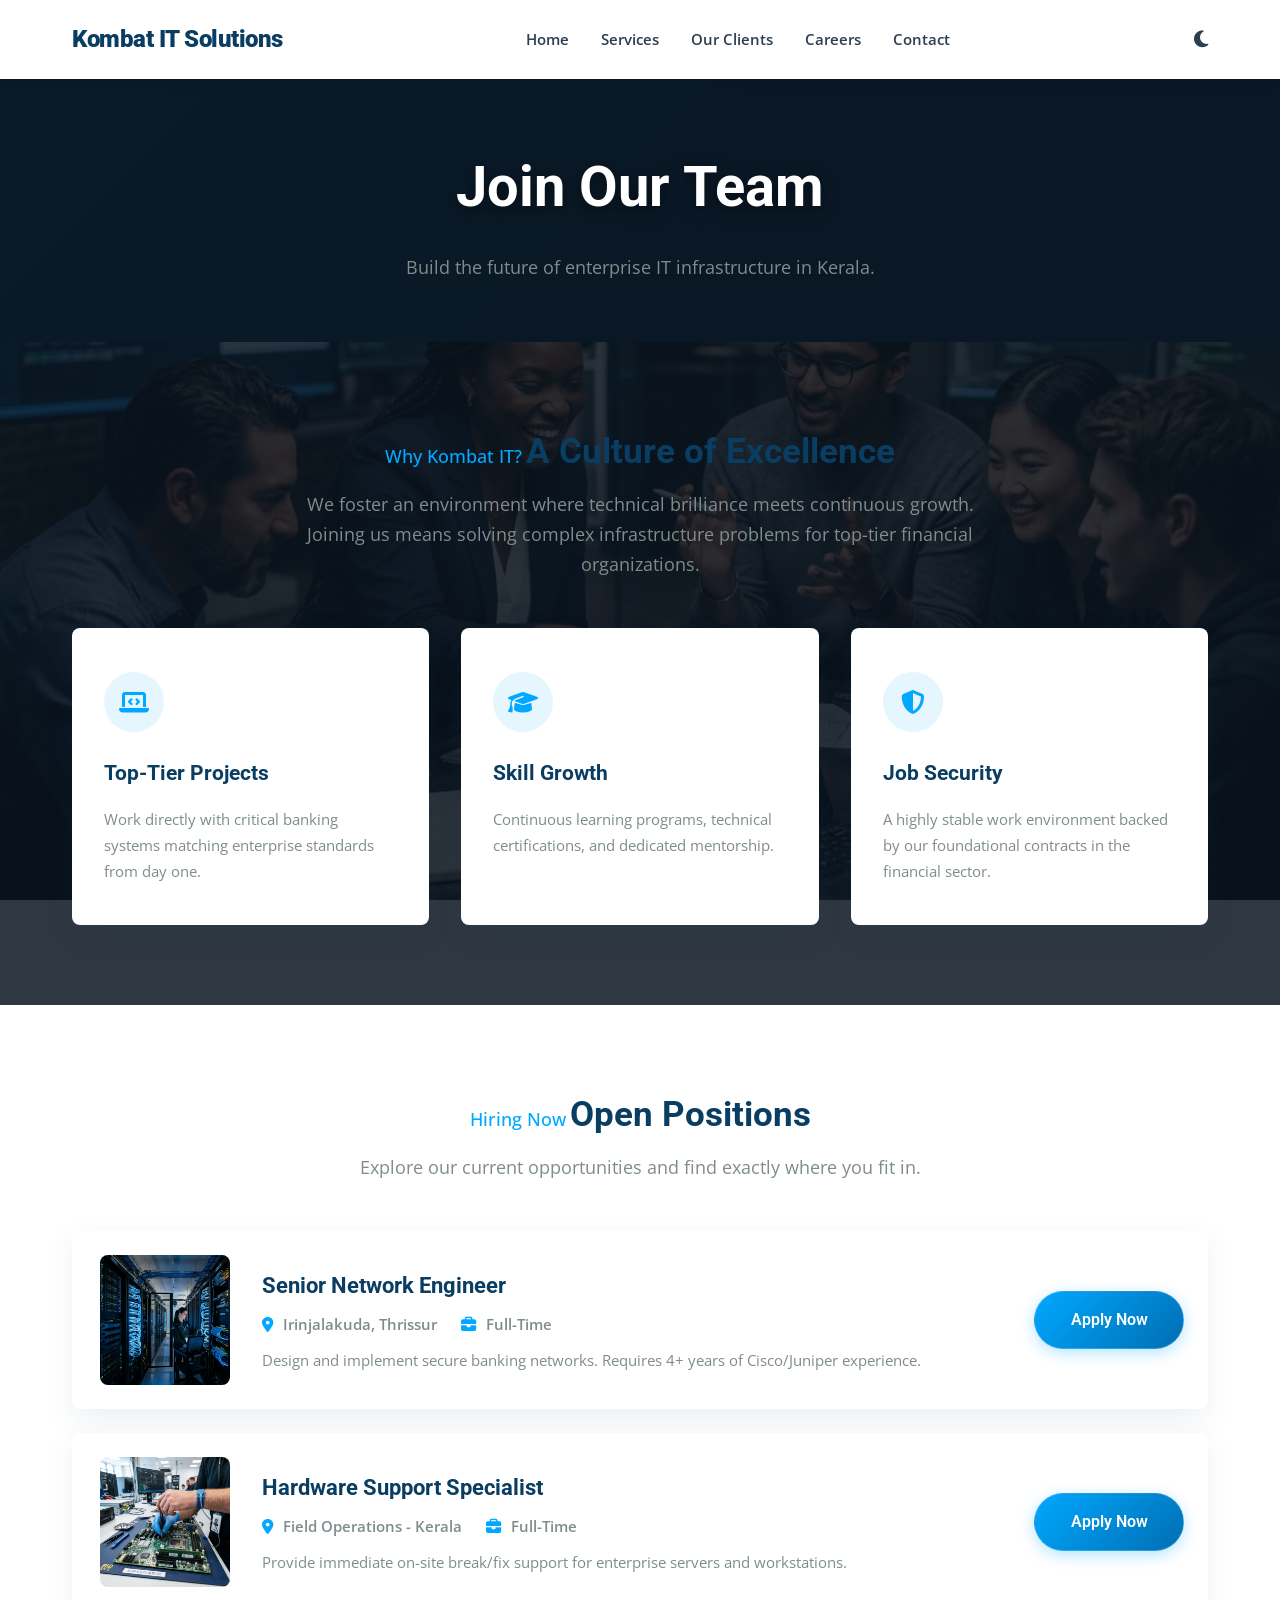
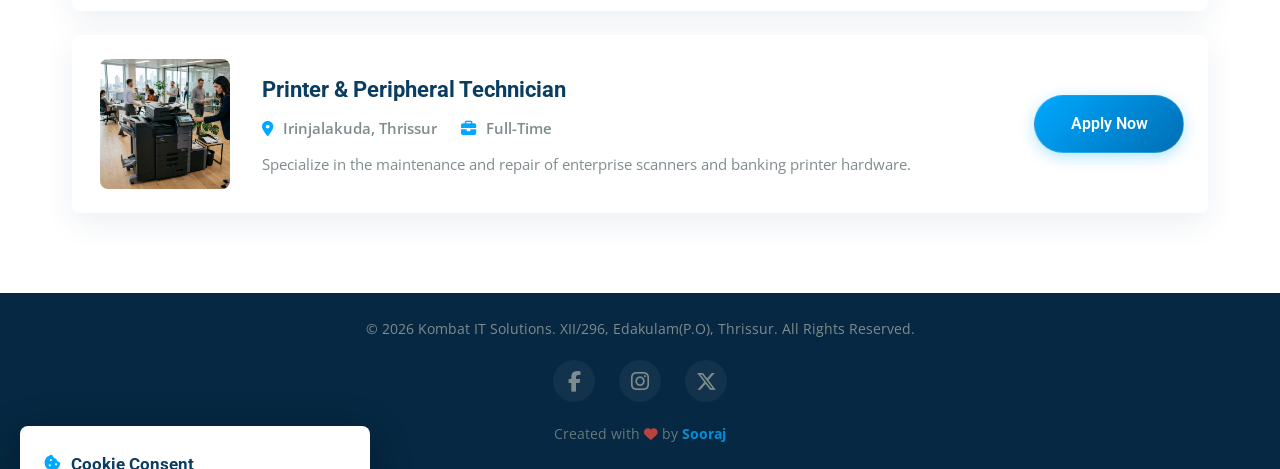
==== commit 6a34061a: "Add files via upload" ====
--- a/careers.html
+++ b/careers.html
@@ -108,7 +108,7 @@
                         <p style="margin-top: 10px; color: var(--text-muted); font-size: 0.95rem;">Design and implement secure banking networks. Requires 4+ years of Cisco/Juniper experience.</p>
                     </div>
                     <div class="job-action">
-                        <a href="https://wa.me/918592908234?text=Hello,%20I%20would%20like%20to%20apply%20for%20the%20Senior%20Network%20Engineer%20position." target="_blank" class="btn btn-primary">Apply Now</a>
+                        <a href="https://wa.me/917025064441?text=Hello,%20I%20would%20like%20to%20apply%20for%20the%20Senior%20Network%20Engineer%20position." target="_blank" class="btn btn-primary">Apply Now</a>
                     </div>
                 </div>
 
@@ -126,7 +126,7 @@
                         <p style="margin-top: 10px; color: var(--text-muted); font-size: 0.95rem;">Provide immediate on-site break/fix support for enterprise servers and workstations.</p>
                     </div>
                     <div class="job-action">
-                        <a href="https://wa.me/918592908234?text=Hello,%20I%20would%20like%20to%20apply%20for%20the%20Hardware%20Support%20Specialist%20position." target="_blank" class="btn btn-primary">Apply Now</a>
+                        <a href="https://wa.me/917025064441?text=Hello,%20I%20would%20like%20to%20apply%20for%20the%20Hardware%20Support%20Specialist%20position." target="_blank" class="btn btn-primary">Apply Now</a>
                     </div>
                 </div>
                 
@@ -144,7 +144,7 @@
                         <p style="margin-top: 10px; color: var(--text-muted); font-size: 0.95rem;">Specialize in the maintenance and repair of enterprise scanners and banking printer hardware.</p>
                     </div>
                     <div class="job-action">
-                        <a href="https://wa.me/918592908234?text=Hello,%20I%20would%20like%20to%20apply%20for%20the%20Printer%20and%20Peripheral%20Technician%20position." target="_blank" class="btn btn-primary">Apply Now</a>
+                        <a href="https://wa.me/917025064441?text=Hello,%20I%20would%20like%20to%20apply%20for%20the%20Printer%20and%20Peripheral%20Technician%20position." target="_blank" class="btn btn-primary">Apply Now</a>
                     </div>
                 </div>
             </div>
@@ -154,7 +154,7 @@
     <!-- Footer -->
     <footer class="footer">
         <div class="container text-center scroll-reveal">
-            <p>&copy; 2026 Kombat IT Solutions. Edakkulam, Irinjalakuda, Thrissur. All Rights Reserved.</p>
+            <p>&copy; 2026 Kombat IT Solutions. XII/296, Edakulam(P.O), Thrissur. All Rights Reserved.</p>
             <div class="social-links">
                 <a href="#" target="_blank" title="Facebook"><i class="fab fa-facebook-f"></i></a>
                 <a href="#" target="_blank" title="Instagram"><i class="fab fa-instagram"></i></a>
--- a/css/style.css
+++ b/css/style.css
@@ -1259,6 +1259,84 @@
     to { opacity: 1; transform: translateY(0); }
 }
 
+/* --- CONTACT LINKS --- */
+.contact-link {
+    color: inherit;
+    text-decoration: none;
+    transition: var(--transition);
+}
+
+.contact-link:hover {
+    color: var(--brand-accent);
+    text-decoration: underline;
+}
+
+/* --- CONTACT FORM --- */
+.contact-form {
+    margin-bottom: 2rem;
+}
+
+.form-group {
+    margin-bottom: 1.2rem;
+}
+
+.form-control {
+    width: 100%;
+    padding: 0.85rem 1rem;
+    background-color: var(--bg-main);
+    border: 1px solid var(--border-color);
+    color: var(--text-main);
+    border-radius: var(--radius);
+    font-family: var(--font-body);
+    font-size: 0.95rem;
+    transition: var(--transition);
+}
+
+.form-control:focus {
+    outline: none;
+    border-color: var(--brand-accent);
+    box-shadow: 0 0 0 3px rgba(255, 60, 0, 0.1); /* Subtle brand accent glow */
+}
+
+textarea.form-control {
+    resize: vertical;
+    min-height: 100px;
+}
+
+.btn-submit {
+    width: 100%;
+    margin-top: 0.5rem;
+    font-weight: 600;
+}
+
+.divider {
+    position: relative;
+    text-align: center;
+    margin: 2.5rem 0;
+}
+
+.divider::before {
+    content: '';
+    position: absolute;
+    top: 50%;
+    left: 0;
+    width: 100%;
+    height: 1px;
+    background-color: var(--border-color);
+    z-index: 1;
+}
+
+.divider span {
+    position: relative;
+    z-index: 2;
+    background-color: var(--bg-surface);
+    padding: 0 1rem;
+    color: var(--text-muted);
+    font-size: 0.8rem;
+    font-weight: 600;
+    letter-spacing: 1px;
+}
+
 /* --- RESPONSIVE --- */
 @media (max-width: 991px) {
     .hero-text-box h1 { font-size: 2.8rem; }
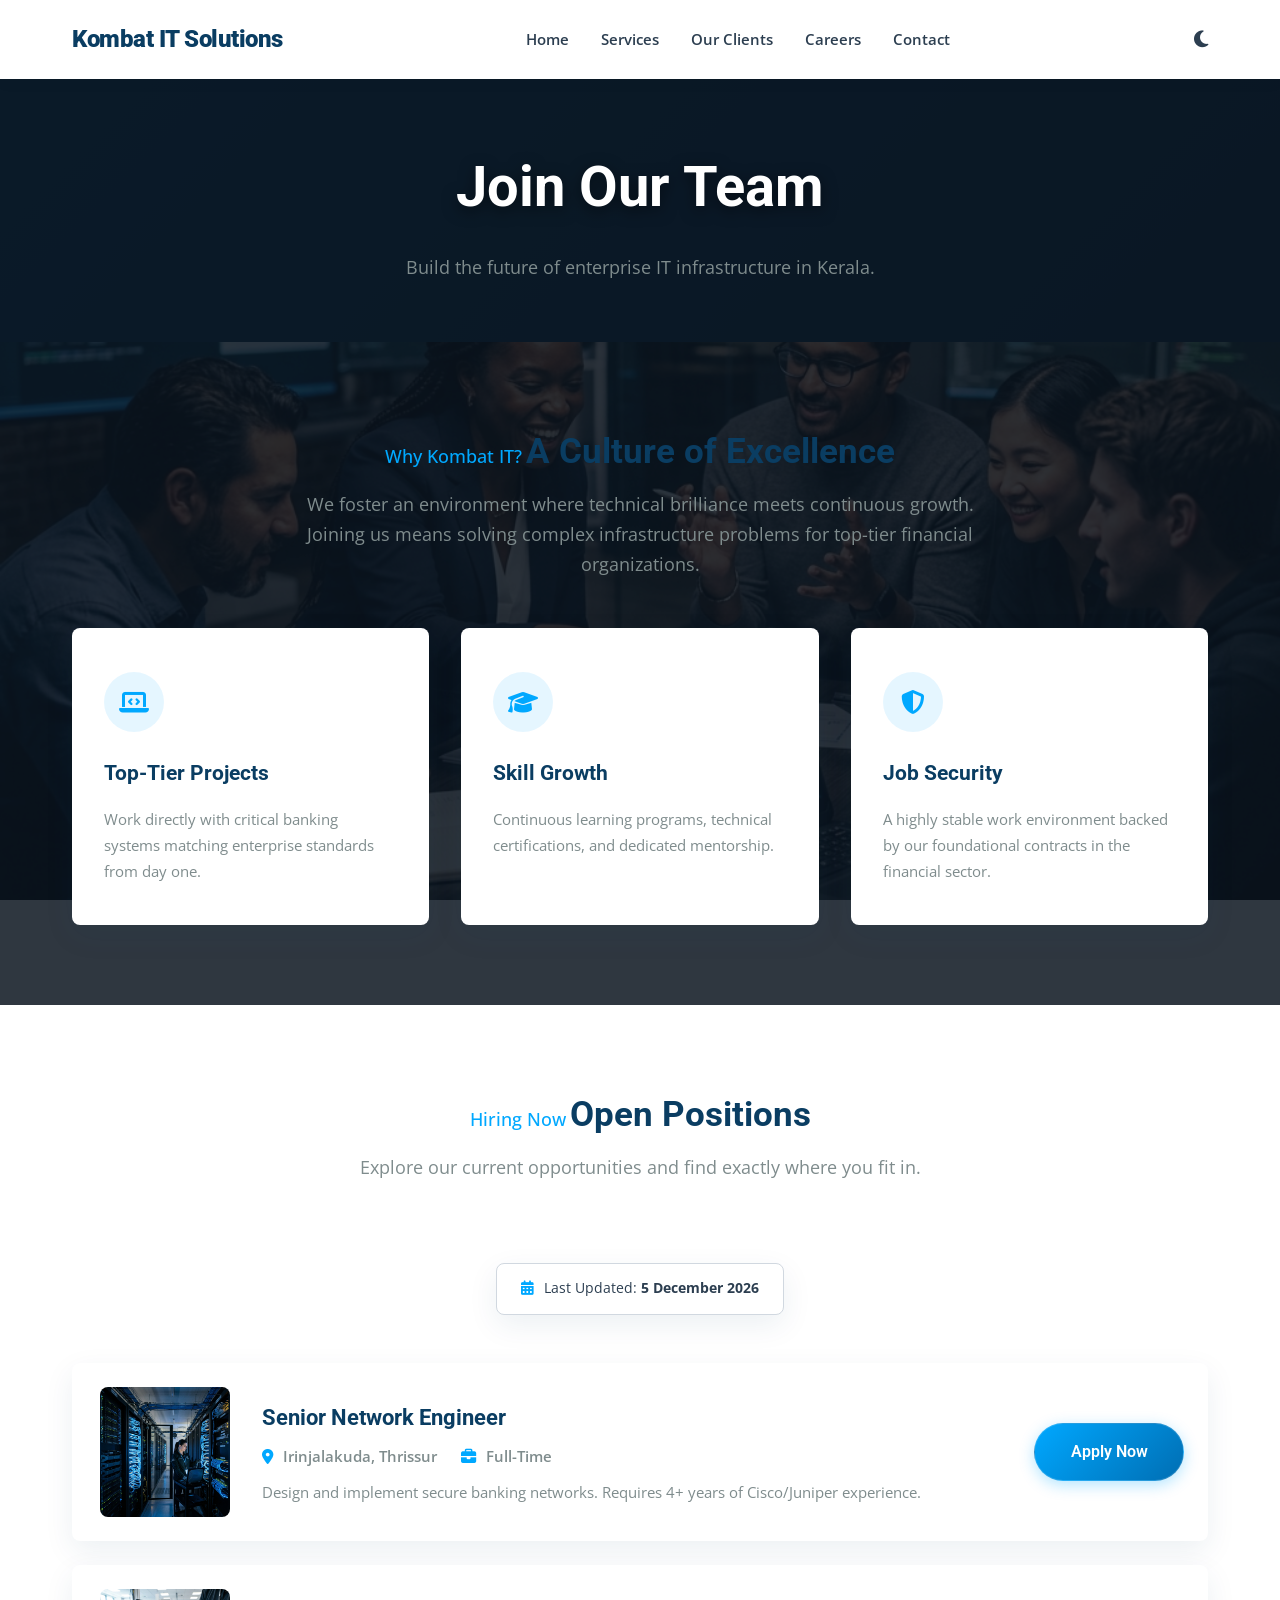
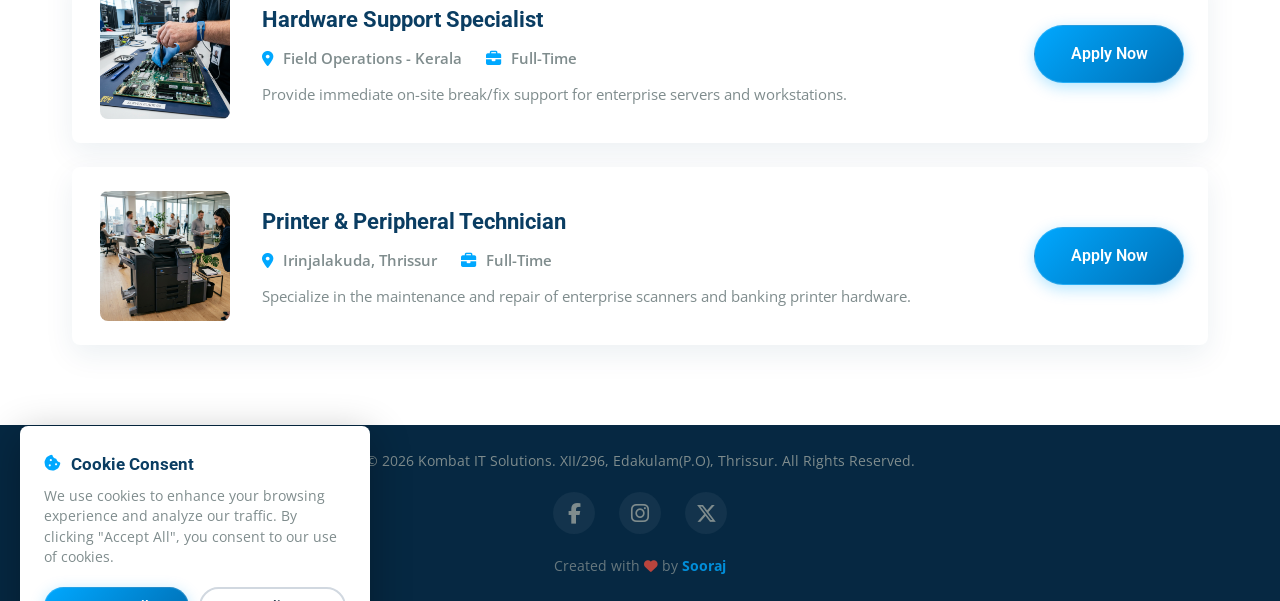
==== commit 6fcb19de: "Add files via upload" ====
--- a/careers.html
+++ b/careers.html
@@ -91,6 +91,9 @@
                 <span class="subtitle">Hiring Now</span>
                 <h2 class="section-title">Open Positions</h2>
                 <p class="section-desc">Explore our current opportunities and find exactly where you fit in.</p>
+                <div class="last-updated shadow-box">
+                    <i class="fas fa-calendar-alt"></i> <span>Last Updated: <strong id="last-updated-date">Loading...</strong></span>
+                </div>
             </div>
 
             <div class="jobs-grid">
--- a/css/style.css
+++ b/css/style.css
@@ -833,6 +833,9 @@
 
 .contact-info {
     padding: 3rem;
+    display: flex;
+    flex-direction: column;
+    justify-content: center;
 }
 
 .contact-info h2 { color: #fff; margin-bottom: 1rem; }
@@ -996,6 +999,23 @@
     gap: 1.5rem;
     margin-top: 3rem;
 }
+
+.last-updated {
+    display: inline-flex;
+    align-items: center;
+    gap: 10px;
+    background-color: var(--bg-card);
+    padding: 0.8rem 1.5rem;
+    margin-top: 2rem;
+    font-size: 0.9rem;
+    color: var(--text-body);
+    border: 1px solid var(--border-color);
+}
+
+.last-updated i {
+    color: var(--brand-accent);
+}
+
 .job-card {
     background: var(--bg-card);
     padding: 1.5rem;
@@ -1251,8 +1271,21 @@
 
 /* Staggered Hero Elements */
 .fade-in-up h1 { opacity: 0; animation: fadeInUp 1s cubic-bezier(0.165, 0.84, 0.44, 1) 0.2s forwards; }
-.fade-in-up p  { opacity: 0; animation: fadeInUp 1s cubic-bezier(0.165, 0.84, 0.44, 1) 0.4s forwards; }
-.fade-in-up .cta-buttons { opacity: 0; animation: fadeInUp 1s cubic-bezier(0.165, 0.84, 0.44, 1) 0.6s forwards; }
+
+/* Hero Section Entering Animations */
+.hero-animate h1 { opacity: 0; animation: slideInLeft 1.2s cubic-bezier(0.165, 0.84, 0.44, 1) 0.3s forwards; }
+.hero-animate p  { opacity: 0; animation: slideInRight 1.2s cubic-bezier(0.165, 0.84, 0.44, 1) 0.5s forwards; }
+.hero-animate .cta-buttons { opacity: 0; animation: fadeInUp 1s cubic-bezier(0.165, 0.84, 0.44, 1) 0.8s forwards; }
+
+@keyframes slideInLeft {
+    from { opacity: 0; transform: translateX(-100px); }
+    to { opacity: 1; transform: translateX(0); }
+}
+
+@keyframes slideInRight {
+    from { opacity: 0; transform: translateX(100px); }
+    to { opacity: 1; transform: translateX(0); }
+}
 
 @keyframes fadeInUp {
     from { opacity: 0; transform: translateY(40px); }
@@ -1278,15 +1311,35 @@
 
 .form-group {
     margin-bottom: 1.2rem;
+    position: relative;
+}
+
+.input-with-icon .input-icon {
+    position: absolute;
+    left: 1.2rem;
+    top: 50%;
+    transform: translateY(-50%);
+    color: var(--text-muted);
+    transition: var(--transition);
+    pointer-events: none;
+}
+
+.input-with-icon.align-top .input-icon {
+    top: 1.2rem;
+    transform: none;
+}
+
+.input-with-icon:focus-within .input-icon {
+    color: var(--brand-accent);
 }
 
 .form-control {
     width: 100%;
-    padding: 0.85rem 1rem;
-    background-color: var(--bg-main);
+    padding: 0.85rem 1rem 0.85rem 2.8rem;
+    background-color: var(--bg-card);
     border: 1px solid var(--border-color);
     color: var(--text-main);
-    border-radius: var(--radius);
+    border-radius: 30px;
     font-family: var(--font-body);
     font-size: 0.95rem;
     transition: var(--transition);
@@ -1296,11 +1349,61 @@
     outline: none;
     border-color: var(--brand-accent);
     box-shadow: 0 0 0 3px rgba(255, 60, 0, 0.1); /* Subtle brand accent glow */
+    background-color: var(--bg-main);
 }
 
 textarea.form-control {
     resize: vertical;
-    min-height: 100px;
+    min-height: 120px;
+    border-radius: 20px;
+    padding-top: 1rem;
+}
+
+/* --- SWORD GLINT ANIMATION --- */
+@keyframes swordGlint {
+    0% { background-position: -200% center; }
+    100% { background-position: 200% center; }
+}
+
+.logo:hover .logo-text {
+    background: linear-gradient(
+        120deg, 
+        var(--brand-accent) 30%, 
+        #ffffff 50%, 
+        var(--brand-accent) 70%
+    );
+    background-size: 200% auto;
+    color: transparent;
+    -webkit-background-clip: text;
+    background-clip: text;
+    animation: swordGlint 1.2s linear infinite;
+    text-shadow: 0 0 10px rgba(0, 168, 255, 0.4);
+}
+
+/* --- CUSTOM MODALS --- */
+.custom-modal {
+    position: fixed;
+    bottom: -100%;
+    left: 50%;
+    transform: translateX(-50%);
+    background-color: var(--bg-card);
+    color: var(--text-main);
+    padding: 2rem;
+    border-radius: 20px;
+    max-width: 450px;
+    width: 90%;
+    z-index: 9999;
+    transition: bottom 0.5s cubic-bezier(0.68, -0.55, 0.265, 1.55);
+    border: 1px solid var(--border-color);
+    box-shadow: 0 20px 40px rgba(0,0,0,0.5);
+}
+
+.custom-modal.show {
+    bottom: 2rem;
+}
+
+.custom-modal .modal-content h4 {
+    color: var(--text-main);
 }
 
 .btn-submit {
@@ -1329,7 +1432,7 @@
 .divider span {
     position: relative;
     z-index: 2;
-    background-color: var(--bg-surface);
+    background-color: var(--bg-card);
     padding: 0 1rem;
     color: var(--text-muted);
     font-size: 0.8rem;
@@ -1342,9 +1445,17 @@
     .hero-text-box h1 { font-size: 2.8rem; }
     .about-grid, .contact-grid { grid-template-columns: 1fr; gap: 2rem; }
     .section-padding { padding: 4rem 0; }
+    
+    /* 2x Faster Scrolling for Mobile/Tablet */
+    .client-logos.scroll {
+        animation-duration: 20s;
+    }
 }
 
 @media (max-width: 768px) {
+    .container { padding: 0 1.25rem; }
+    .section-padding { padding: 3rem 0; }
+    
     .nav-links {
         position: absolute;
         top: 100%;
@@ -1356,10 +1467,25 @@
         padding: 1rem 0;
         box-shadow: 0 10px 15px rgba(0,0,0,0.1);
         transition: var(--transition);
+        z-index: 100;
     }
     .nav-links.active { left: 0; }
     .hamburger { display: block; }
     .hero-text-box h1 { font-size: 2.2rem; }
     .cta-buttons { flex-direction: column; }
     .trust-item { width: 100%; justify-content: center; }
-}
+
+    /* Contact & Services mobile fixes */
+    .contact-info, .contact-actions { padding: 2rem 1.5rem; }
+    .services-grid { grid-template-columns: repeat(auto-fit, minmax(280px, 1fr)); }
+    .actions-wrapper h3 { font-size: 1.5rem; }
+    
+    .contact-grid { overflow: visible; } /* Allow shadows but prevent clipping */
+}
+
+@media (max-width: 480px) {
+    .hero-text-box h1 { font-size: 1.9rem; }
+    .section-title { font-size: 1.8rem; }
+    .footer { padding: 2rem 0; }
+    .last-updated { width: 100%; justify-content: center; }
+}
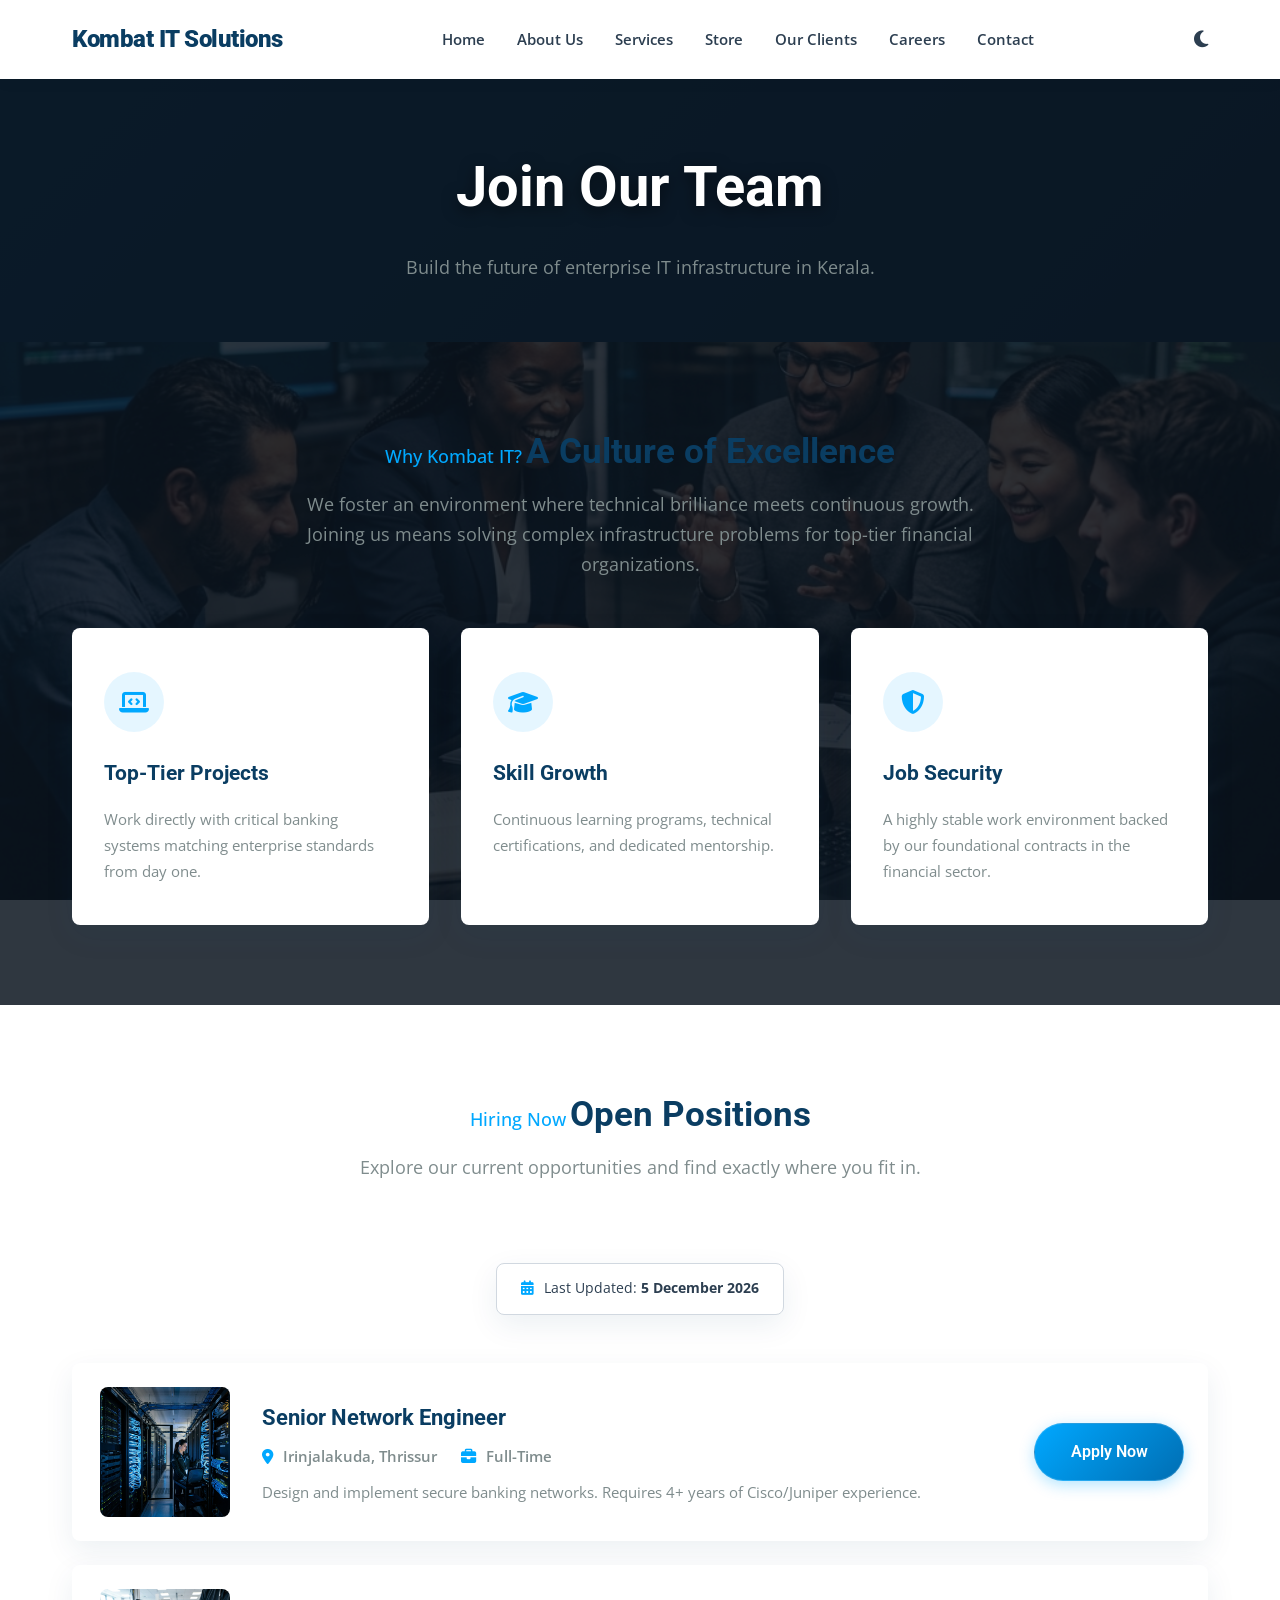
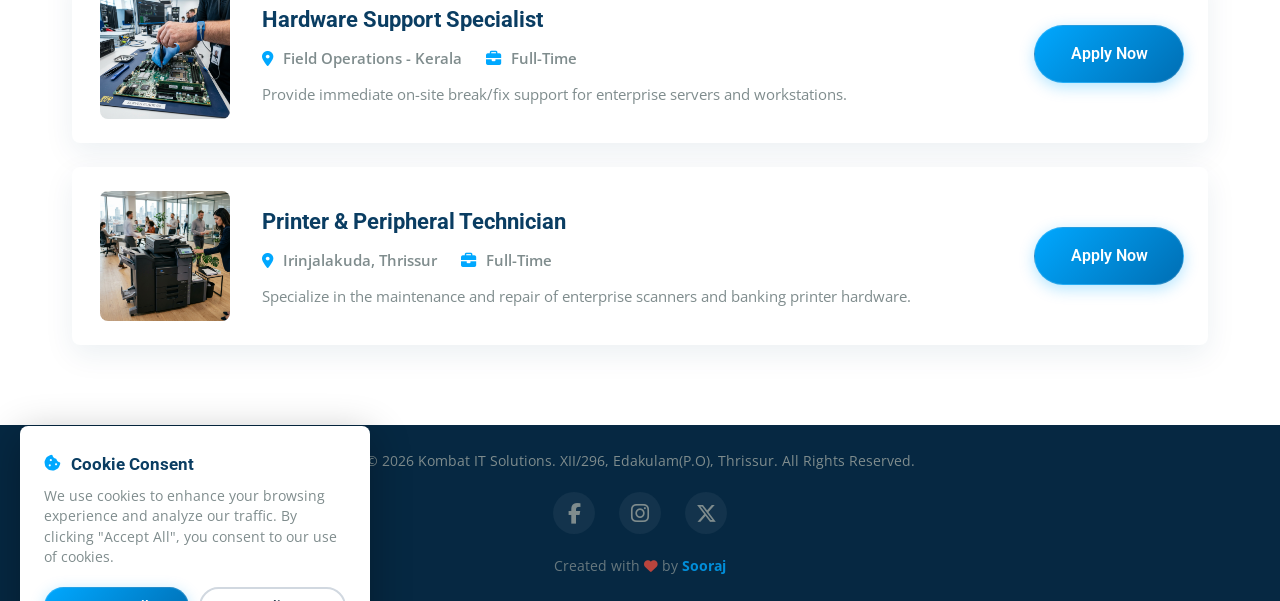
==== commit aab48f71: "Add files via upload" ====
--- a/careers.html
+++ b/careers.html
@@ -29,8 +29,10 @@
                 <a href="index.html" class="logo-text">Kombat IT Solutions</a>
             </div>
             <ul class="nav-links">
-                <li><a href="index.html">Home</a></li>
+                <li><a href="index.html#home">Home</a></li>
+                <li><a href="index.html#about">About Us</a></li>
                 <li><a href="index.html#services">Services</a></li>
+                <li><a href="store.html">Store</a></li>
                 <li><a href="index.html#clients">Our Clients</a></li>
                 <li><a href="careers.html" class="active text-primary">Careers</a></li>
                 <li><a href="index.html#contact">Contact</a></li>
--- a/css/style.css
+++ b/css/style.css
@@ -1383,23 +1383,45 @@
 /* --- CUSTOM MODALS --- */
 .custom-modal {
     position: fixed;
-    bottom: -100%;
-    left: 50%;
-    transform: translateX(-50%);
+    top: 0;
+    left: 0;
+    width: 100%;
+    height: 100%;
+    background: rgba(10, 10, 10, 0.4);
+    backdrop-filter: blur(20px);
+    -webkit-backdrop-filter: blur(20px);
+    z-index: 9999;
+    display: flex;
+    justify-content: center;
+    align-items: center;
+    visibility: hidden;
+    opacity: 0;
+    transition: all 0.4s ease;
+    padding: 1.5rem;
+}
+
+.custom-modal.show {
+    visibility: visible;
+    opacity: 1;
+}
+
+.custom-modal .modal-content {
     background-color: var(--bg-card);
     color: var(--text-main);
-    padding: 2rem;
+    padding: 2.5rem;
     border-radius: 20px;
-    max-width: 450px;
-    width: 90%;
-    z-index: 9999;
-    transition: bottom 0.5s cubic-bezier(0.68, -0.55, 0.265, 1.55);
+    max-width: 500px;
+    width: 100%;
+    transform: scale(0.8) translateY(20px);
+    transition: all 0.4s cubic-bezier(0.165, 0.84, 0.44, 1);
     border: 1px solid var(--border-color);
-    box-shadow: 0 20px 40px rgba(0,0,0,0.5);
-}
-
-.custom-modal.show {
-    bottom: 2rem;
+    box-shadow: 0 25px 60px rgba(0,0,0,0.6);
+    max-height: 95vh;
+    overflow-y: auto;
+}
+
+.custom-modal.show .modal-content {
+    transform: scale(1) translateY(0);
 }
 
 .custom-modal .modal-content h4 {
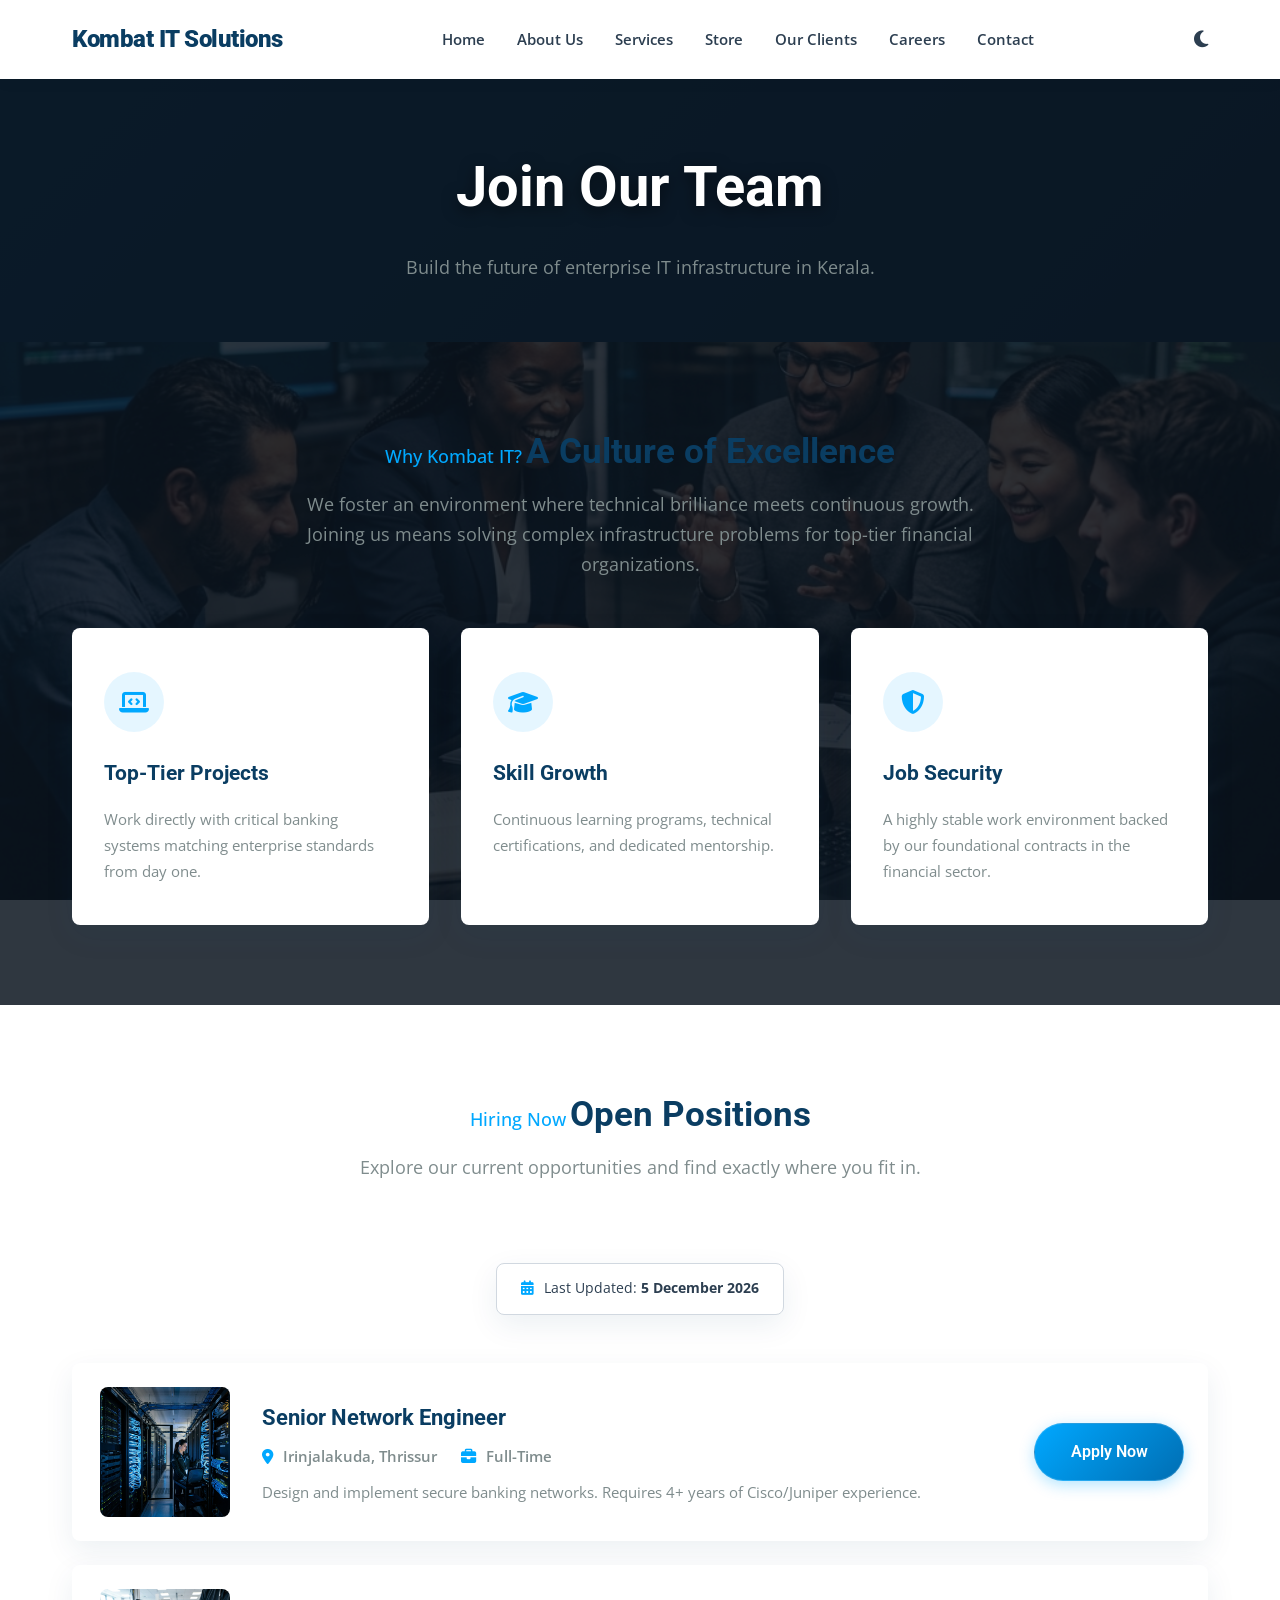
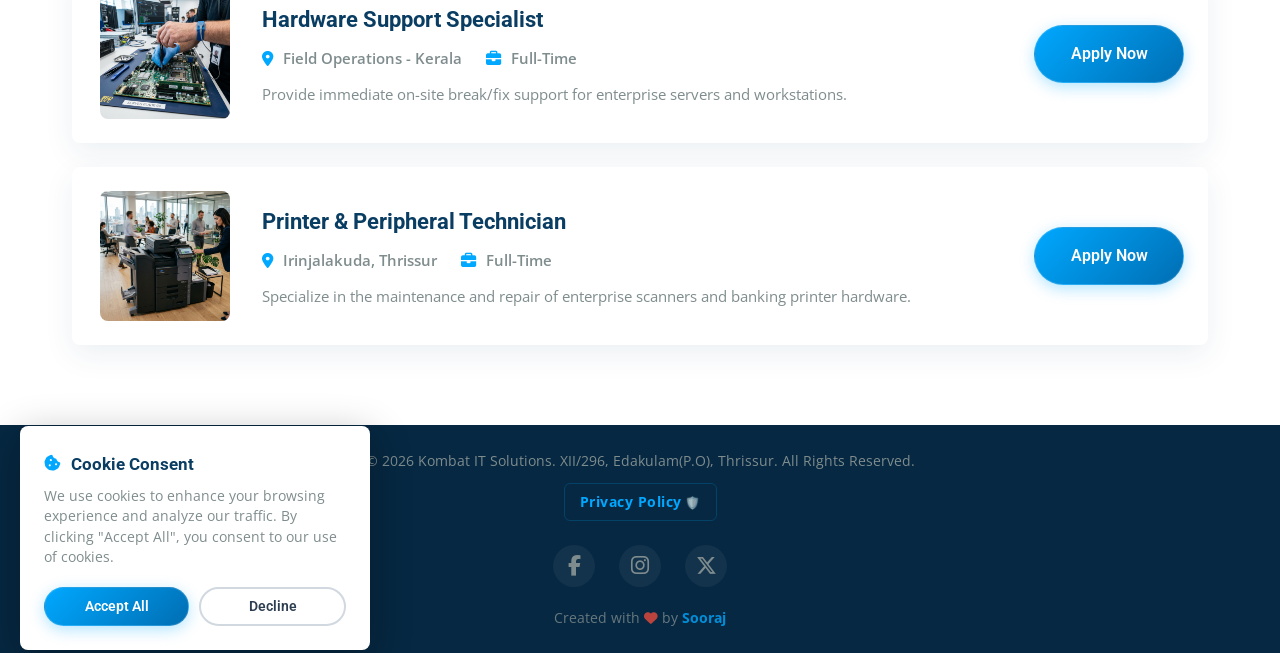
==== commit 20f00b18: "Add files via upload" ====
--- a/careers.html
+++ b/careers.html
@@ -157,9 +157,13 @@
     </section>
 
     <!-- Footer -->
+    <!-- Footer -->
     <footer class="footer">
         <div class="container text-center scroll-reveal">
             <p>&copy; 2026 Kombat IT Solutions. XII/296, Edakulam(P.O), Thrissur. All Rights Reserved.</p>
+            <div class="footer-links" style="margin: 10px 0;">
+                <a href="privacy-policy.html" class="privacy-link">Privacy Policy</a>
+            </div>
             <div class="social-links">
                 <a href="#" target="_blank" title="Facebook"><i class="fab fa-facebook-f"></i></a>
                 <a href="#" target="_blank" title="Instagram"><i class="fab fa-instagram"></i></a>
@@ -183,6 +187,16 @@
         </div>
     </div>
 
+    <!-- Standardized Message Modal (Success/Error) -->
+    <div id="success-modal" class="custom-modal shadow-box">
+        <div class="modal-content text-center">
+            <i id="modal-icon" class="fas fa-check-circle text-primary" style="font-size: 3rem; margin-bottom: 1rem;"></i>
+            <h4 id="modal-title" style="margin-bottom: 0.5rem;" class="animated-gradient">Action Successful!</h4>
+            <p id="modal-desc" style="color: var(--text-muted);">Operation completed successfully.</p>
+            <button id="close-modal-careers" class="btn btn-primary" style="margin-top: 1.5rem;">Continue</button>
+        </div>
+    </div>
+
     <!-- Quick Tools Floating Menu -->
     <div class="fab-wrapper" id="fab-wrapper">
         <div class="fab-menu" id="fab-menu">
--- a/css/style.css
+++ b/css/style.css
@@ -5,8 +5,11 @@
     
     /* Light Mode Backgrounds */
     --bg-main: #FFFFFF;
+    --bg-main-rgb: 255, 255, 255;
     --bg-card: #FFFFFF;
+    --bg-card-rgb: 255, 255, 255;
     --bg-section: #F4F6F9;
+    --bg-section-rgb: 244, 246, 249;
     --bg-dark-section: #0A3D62; /* e.g., Clients section */
     --bg-footer: #062842;
     
@@ -32,8 +35,11 @@
 [data-theme="dark"] {
     /* Dark Mode Backgrounds */
     --bg-main: #0B1120;
+    --bg-main-rgb: 11, 17, 32;
     --bg-card: #151E2D;
+    --bg-card-rgb: 21, 30, 45;
     --bg-section: #0D1624;
+    --bg-section-rgb: 13, 22, 36;
     --bg-dark-section: #0B1120; /* Keep it dark */
     --bg-footer: #070B14;
     
@@ -162,8 +168,13 @@
 .parallax-clients { background-image: url('../assets/images/clients_bg.png'); }
 .parallax-culture { background-image: url('../assets/images/culture_bg.png'); }
 .parallax-template { background-image: url('../assets/images/template_bg.png'); }
-
-/* --- PAGE HEADER --- */
+.parallax-privacy { background-image: url('../assets/images/privacy_policy_bg.png'); }
+
+/* Specific light overlay for Privacy page for extra visibility */
+.parallax-privacy::before {
+    background: rgba(11, 20, 31, 0.5) !important;
+}
+
 .page-header {
     padding: 140px 0 60px 0;
     text-align: center;
@@ -1511,3 +1522,33 @@
     .footer { padding: 2rem 0; }
     .last-updated { width: 100%; justify-content: center; }
 }
+
+/* --- PRIVACY LINK ENHANCEMENTS --- */
+.privacy-link {
+    color: var(--brand-accent) !important; /* Authentic Brand Blue */
+    text-decoration: none;
+    font-size: 0.85rem;
+    font-weight: 700;
+    padding: 6px 15px;
+    border: 1px solid rgba(0, 168, 255, 0.2);
+    border-radius: 6px;
+    transition: all 0.4s cubic-bezier(0.175, 0.885, 0.32, 1.275);
+    display: inline-block;
+    position: relative;
+    letter-spacing: 0.5px;
+    margin-bottom: 5px;
+}
+
+.privacy-link:hover {
+    color: #ffffff !important;
+    background: var(--brand-accent);
+    border-color: var(--brand-accent);
+    transform: translateY(-3px) scale(1.02);
+    box-shadow: 0 6px 15px rgba(0, 168, 255, 0.3);
+}
+
+.privacy-link::after {
+    content: ' 🛡️';
+    font-size: 0.75rem;
+    opacity: 0.8;
+}
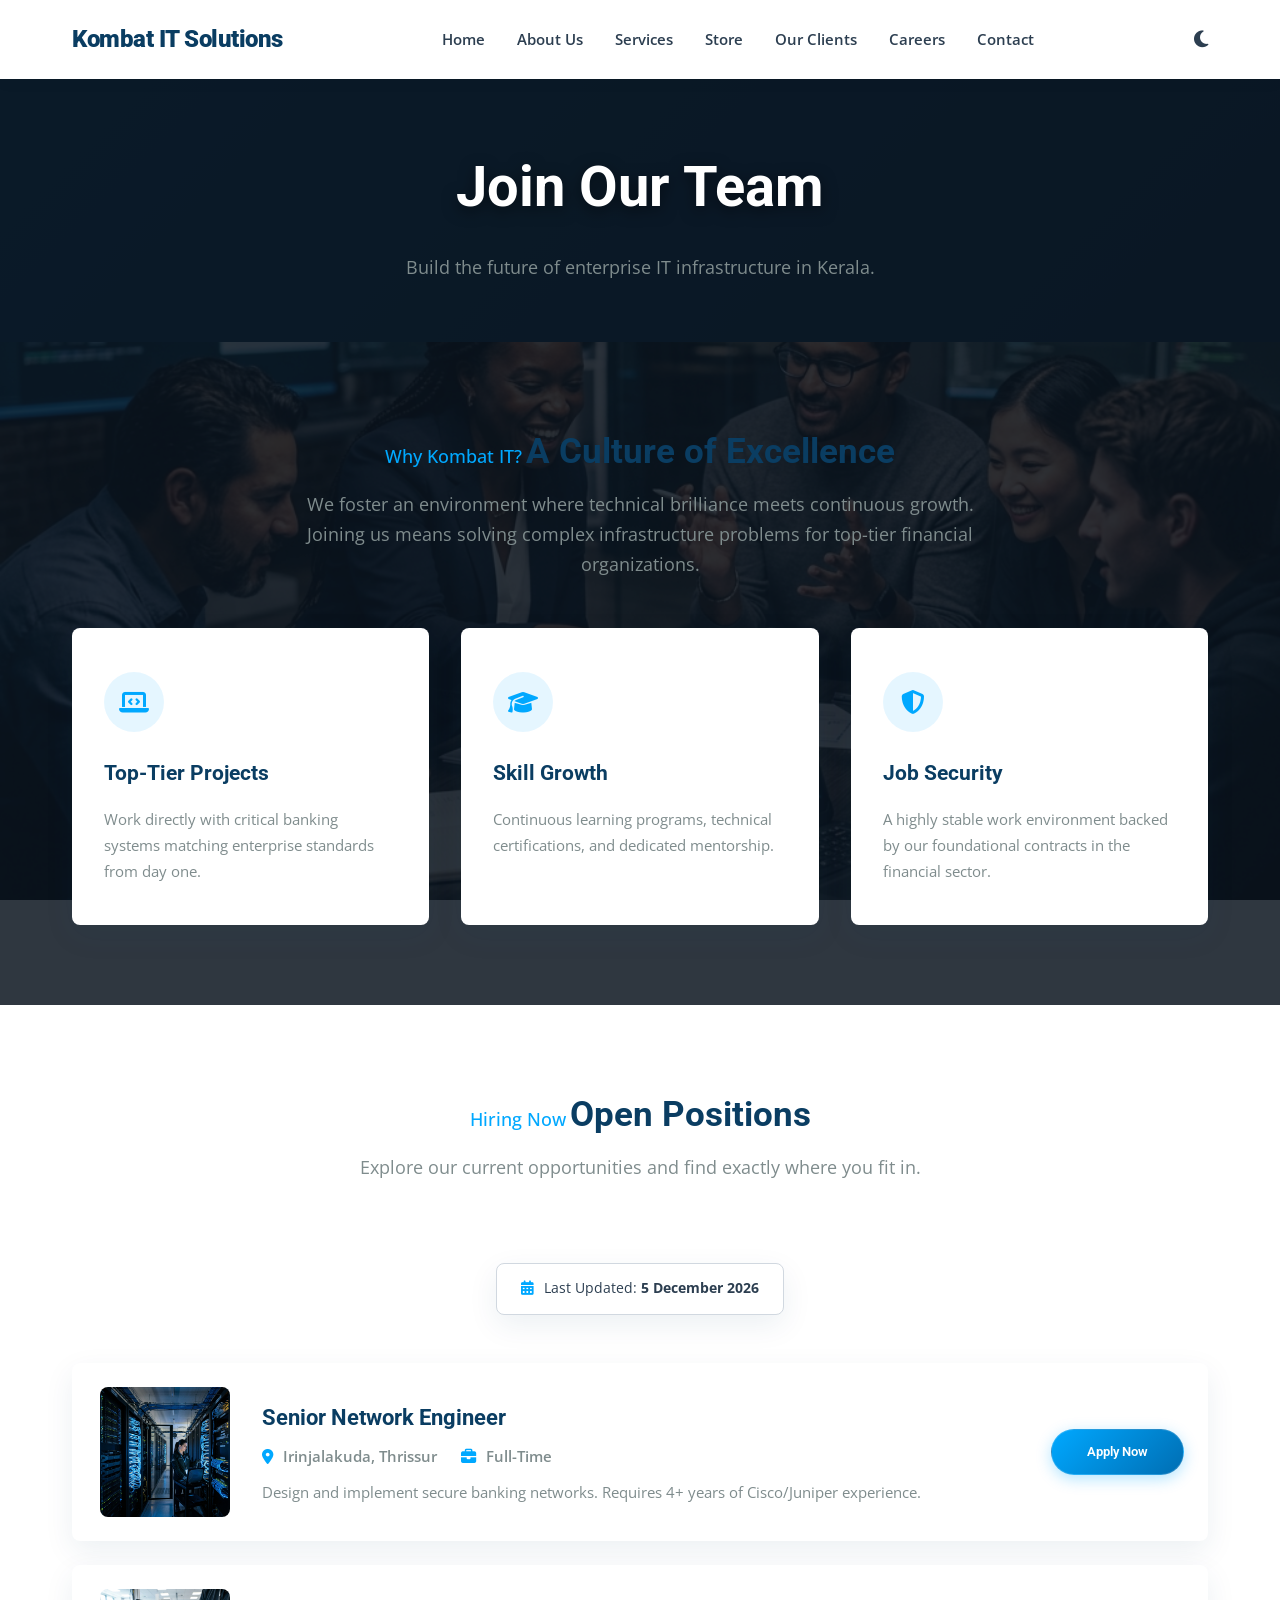
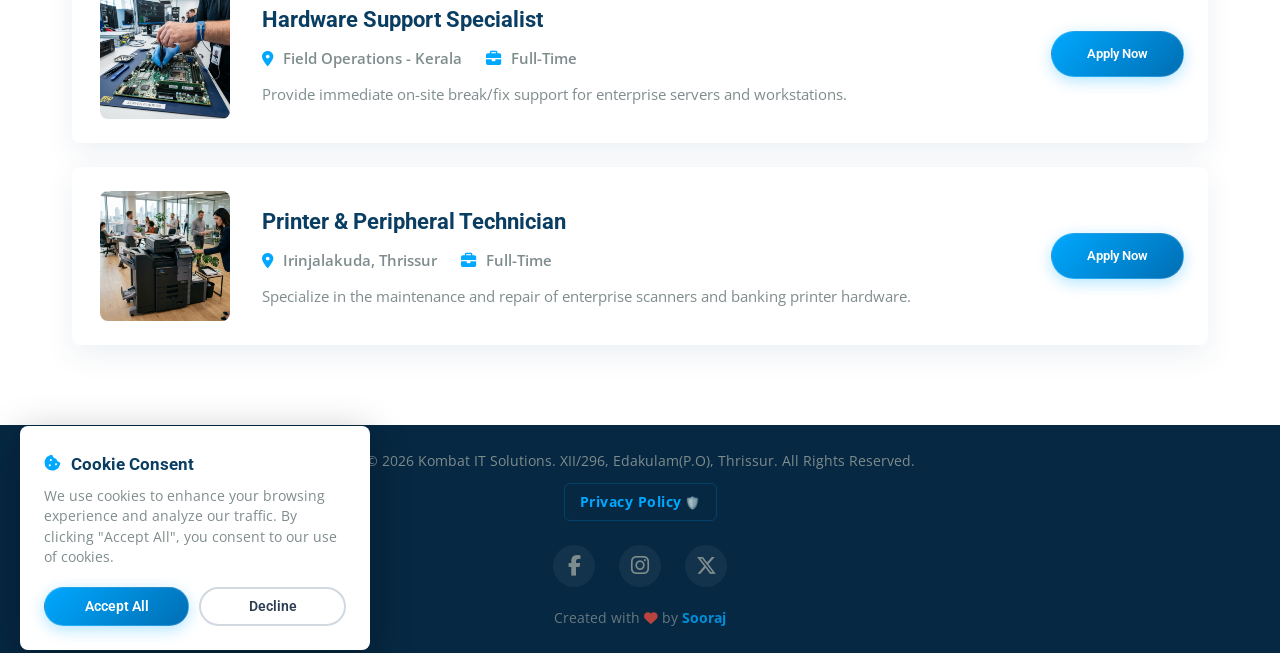
==== commit 573ac831: "Add files via upload" ====
--- a/careers.html
+++ b/careers.html
@@ -113,7 +113,7 @@
                         <p style="margin-top: 10px; color: var(--text-muted); font-size: 0.95rem;">Design and implement secure banking networks. Requires 4+ years of Cisco/Juniper experience.</p>
                     </div>
                     <div class="job-action">
-                        <a href="https://wa.me/917025064441?text=Hello,%20I%20would%20like%20to%20apply%20for%20the%20Senior%20Network%20Engineer%20position." target="_blank" class="btn btn-primary">Apply Now</a>
+                        <button onclick="triggerApplyCaptcha(this)" data-wa-link="https://wa.me/917025064441?text=Hello,%20I%20would%20like%20to%20apply%20for%20a%20position%20at%20Kombat." class="btn btn-primary">Apply Now</button>
                     </div>
                 </div>
 
@@ -131,7 +131,7 @@
                         <p style="margin-top: 10px; color: var(--text-muted); font-size: 0.95rem;">Provide immediate on-site break/fix support for enterprise servers and workstations.</p>
                     </div>
                     <div class="job-action">
-                        <a href="https://wa.me/917025064441?text=Hello,%20I%20would%20like%20to%20apply%20for%20the%20Hardware%20Support%20Specialist%20position." target="_blank" class="btn btn-primary">Apply Now</a>
+                        <button onclick="triggerApplyCaptcha(this)" data-wa-link="https://wa.me/917025064441?text=Hello,%20I%20would%20like%20to%20apply%20for%20the%20Hardware%20Support%20Specialist%20position." class="btn btn-primary">Apply Now</button>
                     </div>
                 </div>
                 
@@ -149,7 +149,7 @@
                         <p style="margin-top: 10px; color: var(--text-muted); font-size: 0.95rem;">Specialize in the maintenance and repair of enterprise scanners and banking printer hardware.</p>
                     </div>
                     <div class="job-action">
-                        <a href="https://wa.me/917025064441?text=Hello,%20I%20would%20like%20to%20apply%20for%20the%20Printer%20and%20Peripheral%20Technician%20position." target="_blank" class="btn btn-primary">Apply Now</a>
+                        <button onclick="triggerApplyCaptcha(this)" data-wa-link="https://wa.me/917025064441?text=Hello,%20I%20would%20like%20to%20apply%20for%20the%20Printer%20and%20Peripheral%20Technician%20position." class="btn btn-primary">Apply Now</button>
                     </div>
                 </div>
             </div>
@@ -210,6 +210,90 @@
         </button>
     </div>
 
+    <!-- Careers Captcha Verification Modal -->
+    <div id="careers-captcha-modal" class="custom-modal shadow-box">
+        <div class="modal-content text-center" style="max-width: 450px;">
+            <i class="fas fa-file-signature text-primary" style="font-size: 3rem; margin-bottom: 1.5rem;"></i>
+            <h4 class="animated-gradient" style="margin-bottom: 0.5rem;">Human Verification</h4>
+            <p style="color: var(--text-muted); font-size: 0.9rem; margin-bottom: 1.5rem;">Please complete the security challenge to continue with your professional application.</p>
+            
+            <div class="captcha-container" style="background: rgba(var(--brand-accent-rgb), 0.05); padding: 20px; border-radius: 12px; border: 1px solid var(--border-color); margin-bottom: 1.5rem;">
+                <div style="display: flex; align-items: center; gap: 12px; justify-content: center;">
+                    <div id="careers-captcha-display" style="background: var(--bg-card); color: var(--brand-accent); font-family: 'Courier New', Courier, monospace; font-weight: 900; font-size: 1.6rem; padding: 12px 25px; border-radius: 8px; border: 1px solid var(--brand-accent); user-select: none; letter-spacing: 5px; text-decoration: line-through; font-style: italic; background-image: radial-gradient(var(--brand-accent) 0.5px, transparent 0.5px); background-size: 4px 4px;">1234</div>
+                    <button type="button" id="refresh-careers-captcha" style="background: none; border: none; color: var(--text-muted); cursor: pointer; font-size: 1.2rem;" title="Refresh Captcha"><i class="fas fa-sync-alt"></i></button>
+                </div>
+                <input type="text" id="careers-captcha-input" placeholder="Enter Challenge Code" required style="width: 100%; margin-top: 15px; padding: 12px; border-radius: 8px; border: 1px solid var(--border-color); background: var(--bg-section); color: var(--text-heading); font-size: 1rem; text-align: center; letter-spacing: 3px;">
+            </div>
+
+            <div style="display: grid; grid-template-columns: 1fr 1fr; gap: 10px;">
+                <button id="verify-careers-captcha" class="btn btn-primary" style="padding: 12px;">Verify & Apply</button>
+                <button id="cancel-careers-captcha" class="btn btn-outline" style="padding: 12px;">Cancel</button>
+            </div>
+        </div>
+    </div>
+
     <script src="js/main.js"></script>
+    <script>
+        let careerCaptchaCode = '';
+        let pendingWaLink = '';
+
+        const generateCareerCaptcha = () => {
+            const chars = '23456789ABCDEFGHJKLMNPQRSTUVWXYZ';
+            let code = '';
+            for(let i=0; i<4; i++) code += chars.charAt(Math.floor(Math.random() * chars.length));
+            careerCaptchaCode = code;
+            document.getElementById('careers-captcha-display').innerText = code;
+            document.getElementById('careers-captcha-input').value = '';
+        };
+
+        window.triggerApplyCaptcha = (btn) => {
+            pendingWaLink = btn.getAttribute('data-wa-link');
+            generateCareerCaptcha();
+            document.getElementById('careers-captcha-modal').classList.add('show');
+            document.body.style.overflow = 'hidden';
+            if (typeof playNavBeep === 'function') playNavBeep();
+        };
+
+        const refreshBtn = document.getElementById('refresh-careers-captcha');
+        if(refreshBtn) refreshBtn.addEventListener('click', generateCareerCaptcha);
+
+        const cancelBtn = document.getElementById('cancel-careers-captcha');
+        if(cancelBtn) cancelBtn.addEventListener('click', () => {
+            document.getElementById('careers-captcha-modal').classList.remove('show');
+            document.body.style.overflow = 'auto';
+        });
+
+        const verifyBtn = document.getElementById('verify-careers-captcha');
+        if(verifyBtn) {
+            verifyBtn.addEventListener('click', () => {
+                const inputCode = document.getElementById('careers-captcha-input').value.toUpperCase();
+                if(inputCode !== careerCaptchaCode) {
+                    if(typeof playNavBeep === 'function') playNavBeep();
+                    const input = document.getElementById('careers-captcha-input');
+                    input.style.borderColor = '#ff4757';
+                    setTimeout(() => input.style.borderColor = 'var(--border-color)', 1000);
+                    generateCareerCaptcha();
+                    return;
+                }
+
+                // Success
+                document.getElementById('careers-captcha-modal').classList.remove('show');
+                document.body.style.overflow = 'auto';
+                
+                const modal = document.getElementById('success-modal');
+                modal.classList.add('show');
+                document.getElementById('modal-title').innerText = "Application Verified!";
+                document.getElementById('modal-desc').innerText = "You will now be redirected to our career WhatsApp portal to submit your resume.";
+
+                setTimeout(() => {
+                    window.open(pendingWaLink, '_blank');
+                    modal.classList.remove('show');
+                }, 2000);
+            });
+        }
+        
+        const closeSuccess = document.getElementById('close-modal-careers');
+        if(closeSuccess) closeSuccess.onclick = () => document.getElementById('success-modal').classList.remove('show');
+    </script>
 </body>
 </html>
--- a/css/style.css
+++ b/css/style.css
@@ -163,12 +163,18 @@
 }
 .parallax-services { background-image: url('../assets/images/services_bg.png'); }
 .parallax-contact { background-image: url('../assets/images/contact_bg.png'); }
-.parallax-careers { background-image: url('../assets/images/careers_bg.png'); }
+.parallax-careers { background-image: url('../assets/images/ultimate_hero.png'); animation: kenburns 20s linear infinite; }
 .parallax-about { background-image: url('../assets/images/about_bg.png'); }
 .parallax-clients { background-image: url('../assets/images/clients_bg.png'); }
 .parallax-culture { background-image: url('../assets/images/culture_bg.png'); }
 .parallax-template { background-image: url('../assets/images/template_bg.png'); }
 .parallax-privacy { background-image: url('../assets/images/privacy_policy_bg.png'); }
+
+@keyframes kenburns {
+    0% { background-size: 100% 100%; }
+    50% { background-size: 120% 120%; }
+    100% { background-size: 100% 100%; }
+}
 
 /* Specific light overlay for Privacy page for extra visibility */
 .parallax-privacy::before {
@@ -442,6 +448,15 @@
     width: 100%;
     height: 100%;
     object-fit: cover;
+    animation: kenBurns 25s ease-in-out infinite;
+    filter: brightness(0.9);
+    transition: filter 0.5s ease;
+}
+
+@keyframes kenBurns {
+    0% { transform: scale(1) translate(0, 0); }
+    50% { transform: scale(1.15) translate(-2%, -1%); }
+    100% { transform: scale(1) translate(0, 0); }
 }
 
 .hero-bg .overlay {
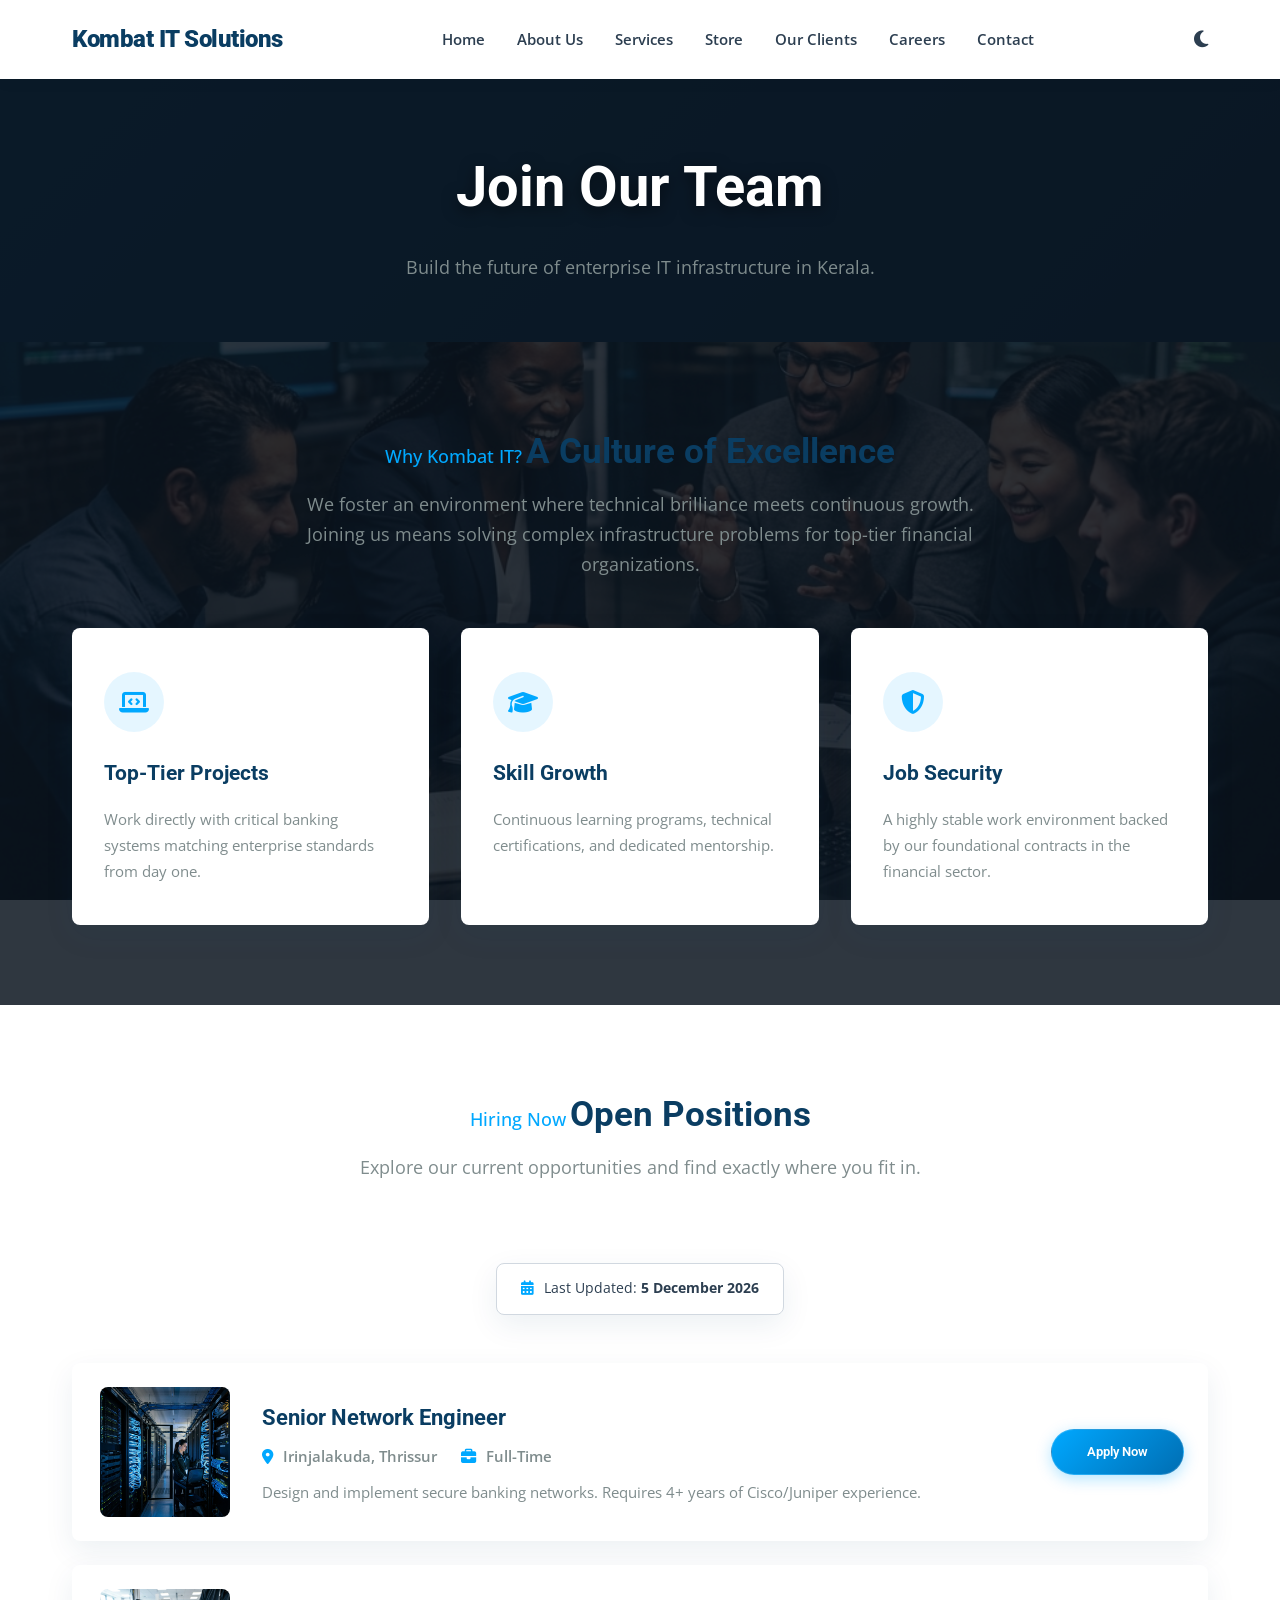
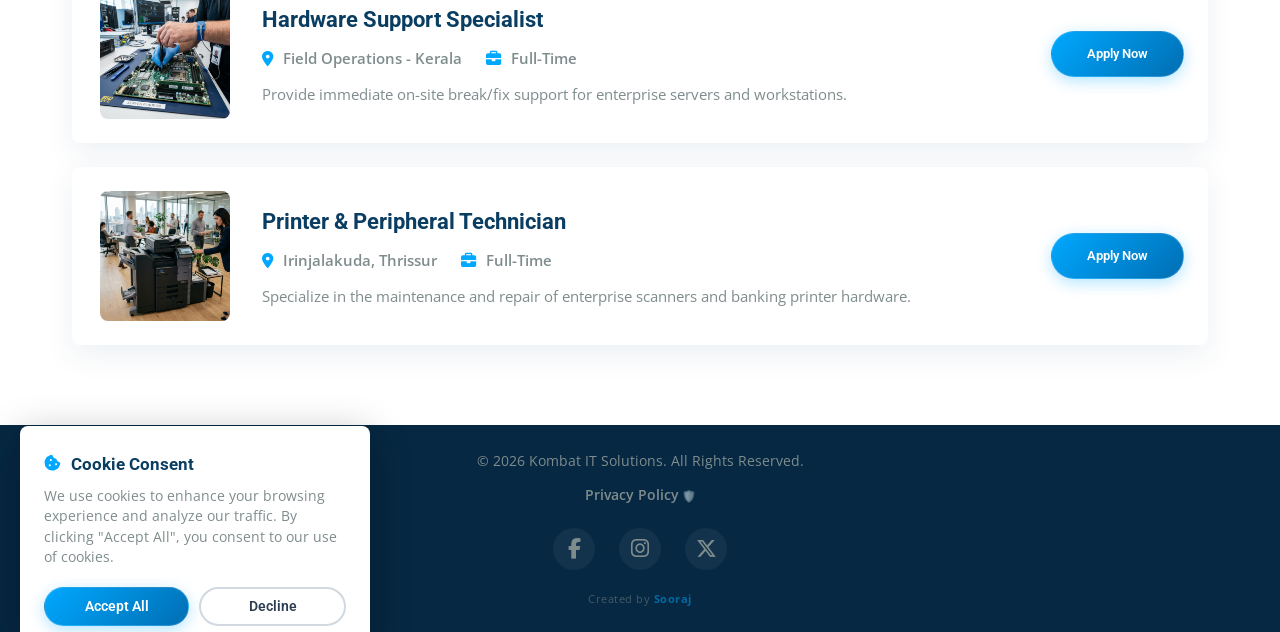
==== commit 61c7f894: "Add files via upload" ====
--- a/careers.html
+++ b/careers.html
@@ -160,7 +160,7 @@
     <!-- Footer -->
     <footer class="footer">
         <div class="container text-center scroll-reveal">
-            <p>&copy; 2026 Kombat IT Solutions. XII/296, Edakulam(P.O), Thrissur. All Rights Reserved.</p>
+            <p>&copy; 2026 Kombat IT Solutions. All Rights Reserved.</p>
             <div class="footer-links" style="margin: 10px 0;">
                 <a href="privacy-policy.html" class="privacy-link">Privacy Policy</a>
             </div>
@@ -170,7 +170,7 @@
                 <a href="#" target="_blank" title="X (Twitter)"><i class="fab fa-x-twitter"></i></a>
             </div>
             <p class="creator-credits">
-                Created with <i class="fas fa-heart pulse-heart"></i> by <a href="https://instagram.com/zoorajvs" target="_blank" class="creator-link">Sooraj</a>
+                Created by <a href="https://instagram.com/zoorajvs" target="_blank" class="creator-link">Sooraj</a>
             </p>
         </div>
     </footer>
--- a/css/style.css
+++ b/css/style.css
@@ -1172,15 +1172,10 @@
 }
 
 .creator-credits {
-    margin-top: 10px;
-    font-size: 0.85rem;
-    opacity: 0.8;
-}
-
-.pulse-heart {
-    color: #e74c3c;
-    animation: heartBeat 1.5s infinite;
-    display: inline-block;
+    margin-top: 15px;
+    font-size: 0.7rem;
+    opacity: 0.5;
+    letter-spacing: 0.5px;
 }
 
 .creator-link {
@@ -1540,30 +1535,23 @@
 
 /* --- PRIVACY LINK ENHANCEMENTS --- */
 .privacy-link {
-    color: var(--brand-accent) !important; /* Authentic Brand Blue */
+    color: var(--text-muted) !important;
     text-decoration: none;
     font-size: 0.85rem;
-    font-weight: 700;
-    padding: 6px 15px;
-    border: 1px solid rgba(0, 168, 255, 0.2);
-    border-radius: 6px;
-    transition: all 0.4s cubic-bezier(0.175, 0.885, 0.32, 1.275);
+    font-weight: 600;
+    transition: var(--transition);
     display: inline-block;
     position: relative;
-    letter-spacing: 0.5px;
-    margin-bottom: 5px;
+    padding-bottom: 2px;
 }
 
 .privacy-link:hover {
-    color: #ffffff !important;
-    background: var(--brand-accent);
-    border-color: var(--brand-accent);
-    transform: translateY(-3px) scale(1.02);
-    box-shadow: 0 6px 15px rgba(0, 168, 255, 0.3);
+    color: var(--brand-accent) !important;
+    text-decoration: underline;
 }
 
 .privacy-link::after {
     content: ' 🛡️';
-    font-size: 0.75rem;
-    opacity: 0.8;
-}
+    font-size: 0.7rem;
+    opacity: 0.6;
+}
